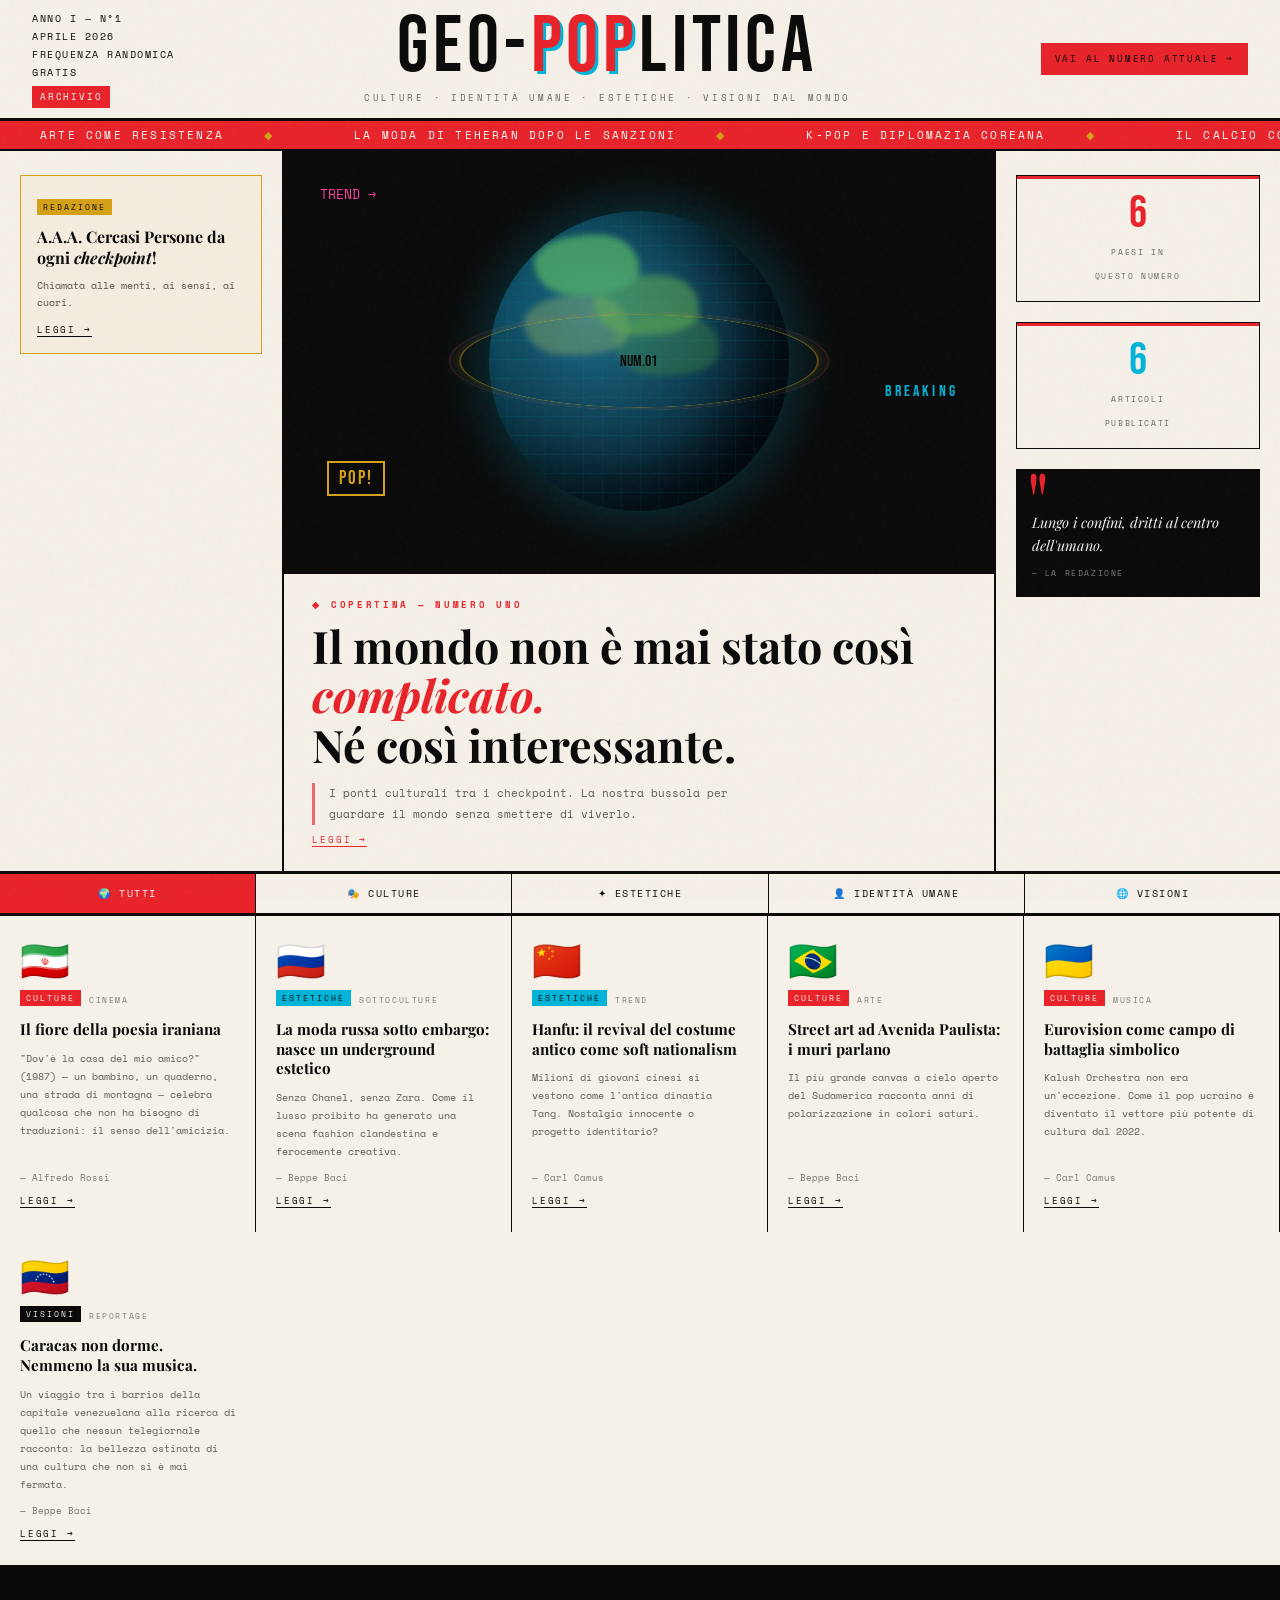
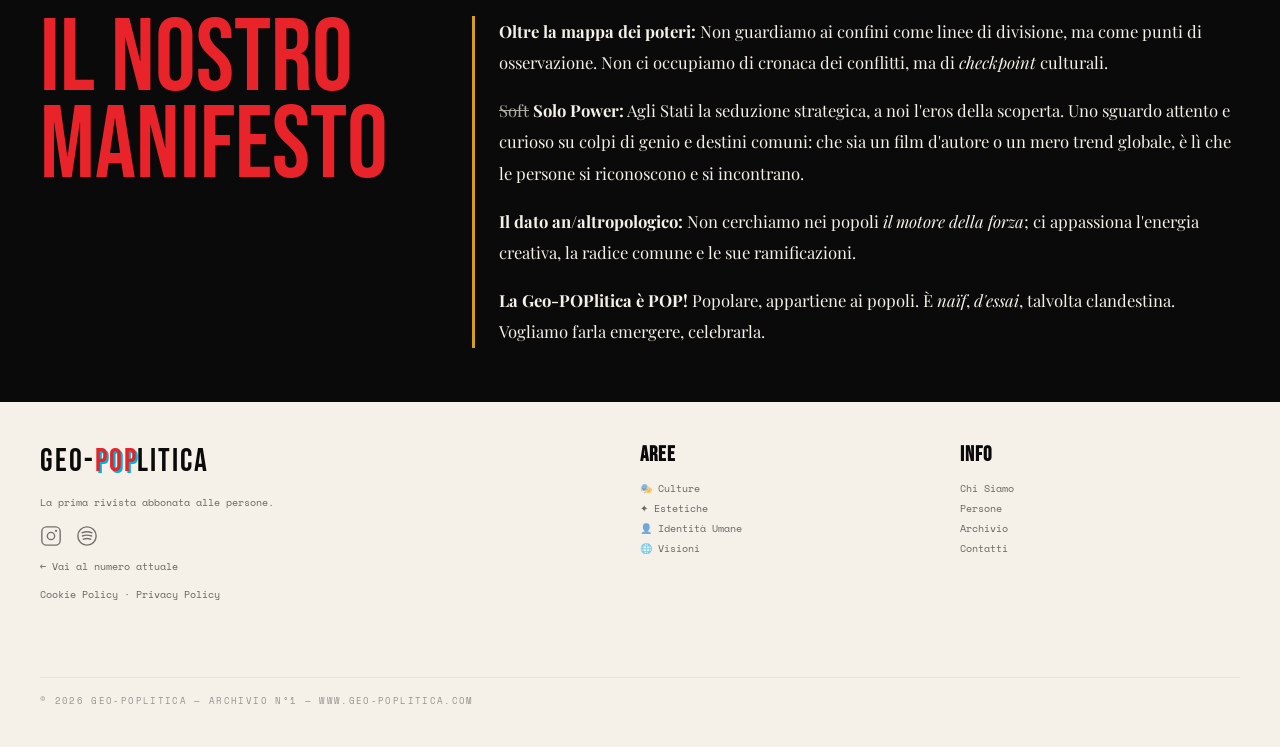
==== archivio/numero-1/index.html @ fb003168 "Update index.html" ====
<!DOCTYPE html>
<html lang="it">
<head>
<meta charset="UTF-8">
<meta name="viewport" content="width=device-width, initial-scale=1.0">
<title>Geo-POPlitica — N°1 Aprile 2026</title>
<link href="https://fonts.googleapis.com/css2?family=Bebas+Neue&family=Oswald:wght@700&family=Playfair+Display:ital,wght@0,400;0,700;1,400;1,700&family=Space+Mono:ital@0;1&display=swap" rel="stylesheet">
<style>
:root{--bg:#f5f0e8;--ink:#0a0a0a;--accent:#e8232a;--gold:#d4a017;--cyan:#00b4d8;--pink:#ff3fa4;--cream:#f5f0e8;--border:rgba(10,10,10,0.15)}
*,*::before,*::after{box-sizing:border-box;margin:0;padding:0}
body{background:var(--bg);color:var(--ink);font-family:'Space Mono',monospace;overflow-x:hidden;cursor:crosshair}
body::before{content:'';position:fixed;inset:0;background-image:url("data:image/svg+xml,%3Csvg viewBox='0 0 256 256' xmlns='http://www.w3.org/2000/svg'%3E%3Cfilter id='noise'%3E%3CfeTurbulence type='fractalNoise' baseFrequency='0.9' numOctaves='4' stitchTiles='stitch'/%3E%3C/filter%3E%3Crect width='100%25' height='100%25' filter='url(%23noise)' opacity='0.04'/%3E%3C/svg%3E");pointer-events:none;z-index:999;opacity:0.6}

.masthead{border-bottom:3px solid var(--ink);padding:10px 32px;display:flex;justify-content:space-between;align-items:center;background:var(--bg);position:sticky;top:0;z-index:100}
.issue-info{font-size:10px;letter-spacing:0.15em;text-transform:uppercase;line-height:1.8}
.freq-label{display:inline}
.freq-label br{display:none}.archive-badge{display:inline-block;background:var(--accent);color:white;font-size:9px;letter-spacing:0.2em;text-transform:uppercase;padding:3px 8px;margin-top:4px}
.logo{text-align:center;flex:1;cursor:pointer}
.logo-main{font-family:'Bebas Neue',sans-serif;font-size:clamp(2.5rem,7vw,5rem);letter-spacing:0.06em;line-height:0.9;display:block}
.logo-geo{color:var(--ink)}
.logo-litica{color:var(--ink)}
.logo-pop{color:var(--accent);position:relative;display:inline-block}
.logo-pop::after{content:'POP';font-family:'Bebas Neue',sans-serif;position:absolute;left:3px;top:3px;color:var(--cyan);z-index:-1;letter-spacing:0.06em}
.logo-sub{font-size:9px;letter-spacing:0.3em;text-transform:uppercase;color:var(--ink);opacity:0.6}
.nav-right{font-size:10px;letter-spacing:0.1em;text-transform:uppercase;text-align:right;line-height:2.2}
.nav-right a{display:block;color:var(--ink);text-decoration:none;transition:color 0.2s}
.nav-right a:hover{color:var(--accent)}

/* 3B FIX: bottone visibile rosso con testo sempre bianco */
.btn-numero-attuale{display:inline-block;background:var(--accent);color:white;font-size:9px;letter-spacing:0.2em;text-transform:uppercase;padding:6px 14px;text-decoration:none;transition:background 0.2s;border:none}
.btn-numero-attuale:hover{background:#b01020;color:white}

.ticker-wrap{background:var(--accent);color:white;overflow:hidden;padding:6px 0;border-bottom:2px solid var(--ink)}
.ticker{display:flex;white-space:nowrap;animation:ticker 30s linear infinite;font-size:11px;letter-spacing:0.2em;text-transform:uppercase}
.ticker span{padding:0 40px}
.ticker span::after{content:'◆';margin-left:40px;color:var(--gold)}
@keyframes ticker{0%{transform:translateX(0)}100%{transform:translateX(-50%)}}

.tag{font-size:8px;letter-spacing:0.25em;text-transform:uppercase;background:var(--ink);color:var(--cream);padding:2px 6px;display:inline-block;margin-bottom:4px}
.tag.red{background:var(--accent);color:white}
.tag.gold{background:var(--gold);color:#0a0a0a}
.tag.cyan{background:var(--cyan);color:#0a0a0a}
.tag-sub{font-size:8px;letter-spacing:0.2em;text-transform:uppercase;opacity:0.5}

#page-home{display:block}
#page-articolo{display:none}

.hero{display:grid;grid-template-columns:1fr 2.5fr 1fr;border-bottom:3px solid var(--ink);min-height:70vh}
.col-left{border-right:2px solid var(--ink);padding:24px 20px;display:flex;flex-direction:column;gap:20px}
.cercasi-box{border:1px solid var(--gold);padding:16px;cursor:pointer;background:rgba(212,160,23,0.04);transition:background 0.2s}
.cercasi-box:hover{background:rgba(212,160,23,0.10)}
.cercasi-box h3{font-family:'Playfair Display',serif;font-size:1rem;line-height:1.3;margin:8px 0;font-weight:700}
.cercasi-box p{font-size:10px;line-height:1.7;opacity:0.7}
.col-center{border-right:2px solid var(--ink);display:flex;flex-direction:column;overflow:hidden}

/* Cover text cliccabile */
.cover-text{padding:24px 28px;background:var(--bg);border-top:3px solid var(--ink);cursor:pointer;transition:background 0.2s}
.cover-text:hover{background:#ede8df}
.cover-visual{flex:1;position:relative;background:#0a0a0a;display:flex;align-items:center;justify-content:center;min-height:420px;overflow:hidden}

.globe-container{position:relative;width:300px;height:300px}
.globe{width:300px;height:300px;border-radius:50%;background:radial-gradient(circle at 35% 35%,#1a6b8a,#0a2a3a 60%,#000810);position:relative;box-shadow:inset -30px -20px 60px rgba(0,0,0,0.8),inset 15px 10px 40px rgba(0,180,216,0.15),0 0 60px rgba(0,180,216,0.3);overflow:hidden;animation:globeRotate 20s linear infinite}
@keyframes globeRotate{0%,100%{box-shadow:inset -30px -20px 60px rgba(0,0,0,0.8),inset 15px 10px 40px rgba(0,180,216,0.15),0 0 60px rgba(0,180,216,0.3)}50%{box-shadow:inset -20px -30px 60px rgba(0,0,0,0.8),inset 25px 5px 40px rgba(0,180,216,0.2),0 0 80px rgba(0,180,216,0.4)}}
.globe::before{content:'';position:absolute;inset:0;background:repeating-linear-gradient(0deg,transparent,transparent 18px,rgba(0,180,216,0.08) 18px,rgba(0,180,216,0.08) 19px),repeating-linear-gradient(90deg,transparent,transparent 18px,rgba(0,180,216,0.06) 18px,rgba(0,180,216,0.06) 19px);border-radius:50%}
.globe::after{content:'';position:absolute;top:8%;left:15%;width:35%;height:20%;background:rgba(100,200,100,0.6);border-radius:60% 40% 50% 40%/50% 60% 40% 60%;filter:blur(3px);box-shadow:60px 40px 0 rgba(100,180,80,0.5),-10px 60px 0 rgba(150,180,100,0.4),80px 80px 0 rgba(80,160,60,0.3)}
.globe-ring{position:absolute;top:50%;left:50%;transform:translate(-50%,-50%) rotateX(75deg);width:360px;height:360px;border-radius:50%;border:2px solid rgba(212,160,23,0.4);box-shadow:0 0 20px rgba(212,160,23,0.2)}
.globe-ring-2{position:absolute;top:50%;left:50%;transform:translate(-50%,-50%) rotateX(75deg) rotateZ(30deg);width:380px;height:380px;border-radius:50%;border:1px solid rgba(255,63,164,0.3)}
.pop-el{position:absolute;font-family:'Bebas Neue',sans-serif;animation:float 6s ease-in-out infinite}
.pop-el:nth-child(1){top:12%;right:8%;font-size:3.5rem;color:var(--accent);opacity:0.9}
.pop-el:nth-child(2){bottom:18%;left:6%;font-size:1.2rem;color:var(--gold);border:2px solid var(--gold);padding:4px 10px;animation-delay:-2s;letter-spacing:0.1em}
.pop-el:nth-child(3){top:55%;right:5%;font-size:1rem;color:#00b4d8;animation-delay:-4s;letter-spacing:0.2em}
.pop-el:nth-child(4){top:8%;left:5%;font-size:0.8rem;color:#ff3fa4;font-family:'Space Mono',monospace;animation-delay:-1s}
@keyframes float{0%,100%{transform:translateY(0)}50%{transform:translateY(-12px)}}

.cover-kicker{font-size:9px;letter-spacing:0.3em;text-transform:uppercase;color:var(--accent);margin-bottom:10px;font-weight:bold}
.cover-headline{font-family:'Playfair Display',serif;font-size:clamp(1.6rem,3.5vw,2.8rem);line-height:1.1;font-weight:700;margin-bottom:14px}
.cover-headline em{font-style:italic;color:var(--accent)}
.cover-desc{font-size:11px;line-height:1.9;opacity:0.65;max-width:460px;border-left:3px solid var(--accent);padding-left:14px}
.cover-hint{font-size:9px;letter-spacing:0.2em;text-transform:uppercase;color:var(--accent);border-bottom:1px solid var(--accent);width:fit-content;margin-top:8px;display:block;cursor:pointer}

.col-right{padding:24px 20px;display:flex;flex-direction:column;gap:20px}
.stat-block{text-align:center;border:1px solid var(--ink);padding:16px 10px;position:relative}
.stat-block::before{content:'';position:absolute;top:0;left:0;right:0;height:3px;background:var(--accent)}
.stat-num{font-family:'Bebas Neue',sans-serif;font-size:2.8rem;color:var(--accent);line-height:1;display:block}
.stat-label{font-size:8px;letter-spacing:0.2em;text-transform:uppercase;opacity:0.6;margin-top:4px;line-height:1.5}
.pullquote{background:var(--ink);color:var(--cream);padding:18px 16px;position:relative}
.pullquote::before{content:'"';font-family:'Playfair Display',serif;font-size:5rem;color:var(--accent);position:absolute;top:-10px;left:10px;line-height:1}
.pullquote p{font-family:'Playfair Display',serif;font-style:italic;font-size:0.9rem;line-height:1.6;padding-top:24px}
.pullquote cite{display:block;font-size:8px;letter-spacing:0.2em;text-transform:uppercase;opacity:0.5;margin-top:10px;font-style:normal}

.sections-bar{display:flex;border-bottom:3px solid var(--ink);overflow-x:auto}
.section-tab{flex:1;min-width:100px;padding:12px 16px;text-align:center;font-size:10px;letter-spacing:0.15em;text-transform:uppercase;border-right:1px solid var(--ink);cursor:pointer;transition:background 0.2s,color 0.2s;color:var(--ink)}
.section-tab:last-child{border-right:none}
.section-tab:hover{background:var(--ink);color:var(--cream)}
.section-tab.active{background:var(--accent);color:white}

.card-grid{display:grid;grid-template-columns:repeat(5,1fr);border-bottom:3px solid var(--ink)}
.card{border-right:1px solid var(--ink);padding:24px 20px;display:flex;flex-direction:column;gap:10px;cursor:pointer;overflow:hidden;transition:background 0.3s,color 0.3s;color:var(--ink)}
.card:hover{background:var(--ink);color:var(--cream)}
.card:last-child{border-right:none}
.card-icon{font-size:2.5rem;line-height:1}
.card-tags{display:flex;align-items:center;gap:8px;flex-wrap:wrap}
.card h3{font-family:'Playfair Display',serif;font-size:0.95rem;line-height:1.3;font-weight:700}
.card p{font-size:10px;line-height:1.8;opacity:0.65;flex:1}
.card-link{font-size:9px;letter-spacing:0.2em;text-transform:uppercase;color:inherit;border-bottom:1px solid currentColor;width:fit-content}
.card-autore{font-size:9px;opacity:0.55;color:inherit}

/* Empty state */
.empty-state{padding:32px 24px;text-align:center;border:1px dashed var(--border);color:var(--ink);opacity:0.5;font-size:11px;letter-spacing:0.2em;text-transform:uppercase;grid-column:1/-1}

/* MANIFESTO — solo strong è bold */
.manifesto{padding:48px 40px;display:grid;grid-template-columns:1fr 2fr;gap:48px;align-items:start;border-bottom:3px solid var(--ink);background:#0a0a0a;color:#f5f0e8}
.manifesto-label{font-family:'Bebas Neue',sans-serif;font-size:clamp(3rem,8vw,7rem);line-height:0.85;color:var(--accent)}
.manifesto-text{font-family:'Playfair Display',serif;font-size:clamp(0.9rem,1.3vw,1.1rem);line-height:1.9;border-left:3px solid var(--gold);padding-left:24px;color:#f5f0e8;font-weight:400 !important;font-style:normal !important}
.manifesto-text *{font-weight:400 !important;font-style:normal !important}
.manifesto-text strong{font-weight:700 !important;font-style:normal !important}
.manifesto-text em{font-style:italic !important;font-weight:400 !important}
.manifesto-text s{text-decoration:line-through;opacity:0.7}
.manifesto-text p{margin-bottom:16px}
.manifesto-text p:last-child{margin-bottom:0}

.articolo-wrap{max-width:780px;margin:0 auto;padding:48px 40px}
.articolo-back{font-size:10px;letter-spacing:0.2em;text-transform:uppercase;color:var(--accent);cursor:pointer;display:inline-flex;align-items:center;gap:8px;margin-bottom:24px;border-bottom:1px solid var(--accent);padding-bottom:4px}
.articolo-back:hover{opacity:0.7}
.articolo-meta{display:flex;align-items:center;gap:10px;flex-wrap:wrap;margin-bottom:16px}
.articolo-paese-label{font-size:10px;letter-spacing:0.15em;text-transform:uppercase;opacity:0.5}
.articolo-titolo{font-family:'Playfair Display',serif;font-size:clamp(1.8rem,4vw,3rem);line-height:1.15;font-weight:700;margin-bottom:24px}
.articolo-titolo em{font-style:italic;color:var(--accent)}
.articolo-titolo i{font-style:italic}
.articolo-divider{border:none;border-top:3px solid var(--ink);margin-bottom:32px}
.articolo-body{font-family:'Playfair Display',serif;font-size:1.1rem;line-height:1.9}
.articolo-body p{margin-bottom:20px}
.articolo-body em{font-style:italic}
.em-rosso{font-style:italic;color:var(--accent)}
.articolo-body strong{font-weight:700}
.firma-label{font-size:9px;letter-spacing:0.2em;text-transform:uppercase;opacity:0.5}
.btn-link{display:inline-block;background:var(--accent);color:white;padding:12px 24px;font-family:'Space Mono',monospace;font-size:11px;letter-spacing:0.15em;text-transform:uppercase;text-decoration:none;margin-top:8px;transition:background 0.2s}
.btn-link:hover{background:var(--ink)}

footer{display:grid;grid-template-columns:2fr 1fr 1fr;gap:40px;padding:40px;border-top:3px solid var(--ink);background:var(--bg)}
footer h4{font-family:'Bebas Neue',sans-serif;font-size:1.3rem;margin-bottom:12px;letter-spacing:0.05em}
footer p,footer li{font-size:10px;line-height:2;opacity:0.6;list-style:none}
footer a{color:inherit;text-decoration:none}
footer a:hover{color:var(--accent)}
.footer-logo{font-family:'Bebas Neue',sans-serif;font-size:2rem;margin-bottom:12px;display:block;cursor:pointer;letter-spacing:0.06em;color:var(--ink)}
.footer-pop{color:var(--accent);display:inline-block;text-shadow:2px 2px 0 var(--cyan)}
.footer-social-icon{color:#0a0a0a;opacity:0.55;display:flex;align-items:center;text-decoration:none;transition:color 0.2s,opacity 0.2s}
.footer-social-icon:hover{color:var(--accent);opacity:1}
/* mobile-pullquote: hidden on desktop */
.mobile-pullquote{display:none}
.copyright{border-top:1px solid var(--border);margin-top:32px;padding-top:16px;font-size:9px;letter-spacing:0.15em;opacity:0.4;text-transform:uppercase}

/* ── HAMBURGER (mobile) ── */
.nav-hamburger{display:none;flex-direction:column;gap:4px;cursor:pointer;padding:4px;background:none;border:none}
.nav-hamburger span{display:block;width:20px;height:2px;background:var(--ink)}
.nav-mobile-menu{display:none;position:absolute;top:100%;right:0;background:var(--bg);border:2px solid var(--ink);border-top:none;z-index:200;min-width:180px}
.nav-mobile-menu a{display:block;padding:10px 16px;font-size:10px;letter-spacing:0.15em;text-transform:uppercase;color:var(--ink);text-decoration:none;border-bottom:1px solid rgba(0,0,0,0.1)}
.nav-mobile-menu a:last-child{border-bottom:none}
.nav-mobile-menu a:hover{color:var(--accent)}
.nav-mobile-menu.open{display:block}
.masthead{position:relative}

@keyframes slideIn{from{opacity:0;transform:translateY(20px)}to{opacity:1;transform:translateY(0)}}
.page-enter{animation:slideIn 0.4s ease both}

@media(max-width:900px){
  .masthead{padding:8px 16px}
  .issue-info{font-size:8px;line-height:1.6}
  .logo-sub{font-size:7px;letter-spacing:0.2em}
  .nav-right{display:none}
  .nav-hamburger{display:flex}
  .freq-label{display:block}
  .freq-label br{display:block}
  .hero{display:flex;flex-direction:column;min-height:auto}
  .col-center{order:1;border-right:none}
  .col-center .cover-text{border-bottom:2px solid var(--ink)}
  .col-left{order:2;display:block;border-right:none;border-bottom:2px solid var(--ink);padding:0;gap:0}
  .col-right{order:3;display:flex;flex-direction:row;flex-wrap:wrap;border-top:1px solid rgba(0,0,0,0.1);padding:0;gap:0;border-bottom:2px solid var(--ink)}
  .col-right .stat-block{flex:1 0 40%;border:none;border-right:1px solid rgba(0,0,0,0.1);padding:10px 8px}
  .col-right .stat-block:last-of-type{border-right:none}
  .col-right .stat-num{font-size:2rem}
  .col-right .stat-label{font-size:7px}
  .col-right .pullquote{display:none}
  /* 4: mobile pullquote between cards and manifesto */
  .mobile-pullquote{
    display:block;
    background:#0a0a0a;
    color:#f5f0e8;
    padding:20px 20px 16px;
    position:relative;
    border-bottom:3px solid var(--ink)
  }
  .mobile-pullquote::before{content:'"';font-family:'Playfair Display',serif;font-size:4rem;color:var(--accent);position:absolute;top:-8px;left:12px;line-height:1}
  .mobile-pullquote p{font-family:'Playfair Display',serif;font-style:italic;font-size:0.95rem;line-height:1.6;padding-top:20px;color:#f5f0e8}
  .mobile-pullquote cite{display:block;font-size:8px;letter-spacing:0.2em;text-transform:uppercase;opacity:0.45;margin-top:8px;font-style:normal;color:#f5f0e8}
  .cover-hint{margin-top:6px}
  .cercasi-box{margin:12px;width:calc(100% - 24px)}
  .sections-bar{overflow-x:auto;-webkit-overflow-scrolling:touch;scrollbar-width:none}
  .sections-bar::-webkit-scrollbar{display:none}
  .section-tab{flex:0 0 auto;padding:10px 12px;font-size:9px}
  .card-grid{grid-template-columns:repeat(2,1fr);border-bottom:3px solid var(--ink)}
  .card{padding:12px;gap:8px;min-height:160px;border-bottom:1px solid rgba(0,0,0,0.1);border-right:1px solid rgba(0,0,0,0.1)}
  .card:nth-child(even){border-right:none}
  .card:last-child{border-bottom:none}
  .card:nth-last-child(2):nth-child(odd){border-bottom:none}
  .card h3{font-size:0.85rem}
  .card p{font-size:9px}
  footer{grid-template-columns:1fr 1fr;padding:24px 16px;gap:16px}
  footer>div:first-child{grid-column:1/-1}
  footer>div:last-child{grid-column:1/-1}
  .manifesto{grid-template-columns:1fr;padding:28px 20px;gap:16px}
  .manifesto-label{font-size:3rem;margin-bottom:0}
  .manifesto-text{font-size:0.8rem}
  .articolo-wrap{padding:24px 16px}
}
/* ── REPORTAGE ── */
.art-occhiello{font-family:'Playfair Display',serif;font-size:1.05rem;line-height:1.7;font-style:italic;opacity:0.65;margin-bottom:28px;border-left:3px solid var(--accent);padding-left:16px}
.r-section-title{font-family:'Space Mono',monospace;font-size:10px;letter-spacing:0.35em;text-transform:uppercase;color:var(--accent);margin:32px 0 14px;border-bottom:1px solid rgba(232,35,42,0.25);padding-bottom:6px;clear:both}
.reportage p{font-family:'Playfair Display',serif;font-size:1.05rem;line-height:1.9;color:var(--ink);margin-bottom:20px}
.r-foto-placeholder{width:100%;display:flex;align-items:center;justify-content:center;font-family:'Space Mono',monospace;font-size:8px;letter-spacing:0.12em;text-transform:uppercase;text-align:center;padding:12px;min-height:180px}
.r-fp-scuro{background:#1a1a1a;color:rgba(245,240,232,0.25)}
.r-fp-caldo{background:#3d2010;color:rgba(245,240,232,0.25)}
.r-fp-cielo{background:#0a2a3d;color:rgba(245,240,232,0.25)}
.r-fp-verde{background:#0a1f0a;color:rgba(245,240,232,0.25)}
.r-fp-grigio{background:#1f1f1f;color:rgba(245,240,232,0.25)}
.r-foto-caption{display:flex;justify-content:space-between;font-family:'Space Mono',monospace;font-size:8px;letter-spacing:0.1em;opacity:0.4;padding:5px 0;border-top:1px solid rgba(0,0,0,0.1);margin-bottom:20px}
.r-foto-dx{display:grid;grid-template-columns:1fr 1fr;gap:28px;align-items:start;margin:24px 0}
.r-foto-sx{display:grid;grid-template-columns:1fr 1fr;gap:28px;align-items:start;margin:24px 0}
.r-testo{font-family:'Playfair Display',serif;font-size:1.05rem;line-height:1.9;color:var(--ink)}
.r-testo p{margin-bottom:16px}
.r-foto-col{}
.r-foto-doppia{display:grid;grid-template-columns:1fr 1fr;gap:16px;margin:24px 0}
.r-foto-feature{margin:32px 0;position:relative;overflow:hidden}
.r-foto-overlay{position:absolute;bottom:0;left:0;right:0;background:linear-gradient(to top,rgba(10,10,10,0.88),transparent);padding:24px 20px 16px}
.r-overlay-title{font-family:'Playfair Display',serif;font-size:1.1rem;font-weight:700;color:#f5f0e8;margin-bottom:5px}
.r-overlay-caption{display:flex;justify-content:space-between;font-family:'Space Mono',monospace;font-size:8px;color:rgba(245,240,232,0.45);letter-spacing:0.1em}
.r-nota-margine{float:right;width:200px;margin:0 0 20px 28px;border-left:3px solid var(--gold);padding-left:12px;clear:right}
.r-nota-label{font-family:'Space Mono',monospace;font-size:8px;letter-spacing:0.2em;text-transform:uppercase;color:var(--gold);display:block;margin-bottom:5px}
.r-nota-margine p{font-family:'Space Mono',monospace !important;font-size:9px !important;line-height:1.7;opacity:0.55;margin-bottom:0 !important}
.r-pullquote{margin:32px 0;padding:24px 28px;background:var(--ink);color:var(--cream);position:relative;clear:both}
.r-pullquote::before{content:'"';font-family:'Playfair Display',serif;font-size:5rem;color:var(--accent);position:absolute;top:-12px;left:14px;line-height:1}
.r-pullquote p{font-family:'Playfair Display',serif !important;font-style:italic;font-size:1.1rem !important;line-height:1.7;padding-top:24px;color:var(--cream) !important;margin-bottom:0 !important}
.r-pullquote cite{display:block;font-family:'Space Mono',monospace;font-size:8px;letter-spacing:0.2em;text-transform:uppercase;opacity:0.4;margin-top:10px;font-style:normal}
@media(max-width:700px){
  .r-foto-dx,.r-foto-sx,.r-foto-doppia{grid-template-columns:1fr}
  .r-nota-margine{float:none;width:100%;margin:0 0 16px 0}
  .r-foto-sx .r-foto-col{order:-1}
}
</style>
</head>
<body>

<header class="masthead">
  <div class="issue-info">
    Anno I — N°1<br>Aprile 2026<br><span class="freq-label">Frequenza <br class="freq-br">Randomica</span><br>Gratis<br>
    <span class="archive-badge">Archivio</span>
  </div>
  <div class="logo" onclick="window.location.href='../../index.html'">
    <span class="logo-main"><span class="logo-geo">GEO-</span><span class="logo-pop">POP</span><span class="logo-litica">LITICA</span></span>
    <span class="logo-sub">Culture · Identità Umane · Estetiche · Visioni dal Mondo</span>
  </div>
  <nav class="nav-right">
    <a href="../../index.html" class="btn-numero-attuale">Vai al numero attuale →</a>
  </nav>
  <button class="nav-hamburger" onclick="this.nextElementSibling.classList.toggle('open')" aria-label="Menu">
    <span></span><span></span><span></span>
  </button>
  <div class="nav-mobile-menu">
    <a href="../../index.html" class="btn-numero-attuale" style="margin:10px 16px;display:inline-block">Vai al numero attuale →</a>
  </div>
</header>

<div class="ticker-wrap">
  <div class="ticker">
    <span>Arte come resistenza</span><span>La moda di Teheran dopo le sanzioni</span><span>K-Pop e diplomazia coreana</span><span>Il calcio come soft power</span><span>I ponti culturali tra i check point</span>
    <span>Arte come resistenza</span><span>La moda di Teheran dopo le sanzioni</span><span>K-Pop e diplomazia coreana</span><span>Il calcio come soft power</span><span>I ponti culturali tra i check point</span>
  </div>
</div>

<div id="page-home" class="pagina">
  <main class="hero">
    <aside class="col-left">
      <div class="cercasi-box" onclick="apriArticolo('cercasi-collaboratori')">
        <span class="tag gold">Redazione</span>
        <h3>A.A.A. Cercasi Persone da ogni <em>checkpoint</em>!</h3>
        <p>Chiamata alle menti, ai sensi, ai cuori.</p>
        <span class="card-link" style="display:block;margin-top:12px">Leggi →</span>
      </div>
    </aside>

    <section class="col-center">
      <div class="cover-visual">
        <div class="globe-container">
          <div class="globe"></div><div class="globe-ring"></div><div class="globe-ring-2"></div>
        </div>
        <div class="pop-el">POP!</div>
        <div class="pop-el">BREAKING</div>
        <div class="pop-el">TREND →</div>
        <div class="pop-el">Num.01</div>
      </div>
      <!-- Cover text cliccabile apre l'editoriale -->
      <div class="cover-text" onclick="apriArticolo('n1-editoriale')">
        <div class="cover-kicker">◆ Copertina — Numero Uno</div>
        <h1 class="cover-headline">Il mondo non è mai stato così <em>complicato.</em><br>Né così interessante.</h1>
        <p class="cover-desc">I ponti culturali tra i checkpoint. La nostra bussola per guardare il mondo senza smettere di viverlo.</p>
        <p class="cover-hint">Leggi →</p>
      </div>
    </section>

    <aside class="col-right">
      <div class="stat-block"><span class="stat-num">6</span><span class="stat-label">Paesi in<br>questo numero</span></div>
      <div class="stat-block"><span class="stat-num" style="color:var(--cyan)">6</span><span class="stat-label">Articoli<br>pubblicati</span></div>
      <div class="pullquote">
        <p>Lungo i confini, dritti al centro dell'umano.</p>
        <cite>— La Redazione</cite>
      </div>
    </aside>
  </main>

  <nav class="sections-bar">
    <div class="section-tab active" id="tab-tutti"     onclick="filtra('Tutti',this)">🌍 Tutti</div>
    <div class="section-tab"        id="tab-culture"   onclick="filtra('Culture',this)">🎭 Culture</div>
    <div class="section-tab"        id="tab-estetiche" onclick="filtra('Estetiche',this)">✦ Estetiche</div>
    <div class="section-tab"        id="tab-identita"  onclick="filtra('Identità Umane',this)">👤 Identità Umane</div>
    <div class="section-tab"        id="tab-visioni"   onclick="filtra('Visioni',this)">🌐 Visioni</div>
  </nav>

  <section class="card-grid" id="card-grid"></section>

  <div class="mobile-pullquote">
    <p>Lungo i confini, dritti al centro dell'umano.</p>
    <cite>— La Redazione</cite>
  </div>

  <section class="manifesto">
    <div class="manifesto-label">Il nostro<br>mani&shy;festo</div>
    <div class="manifesto-text">
      <p><strong>Oltre la mappa dei poteri:</strong> Non guardiamo ai confini come linee di divisione, ma come punti di osservazione. Non ci occupiamo di cronaca dei conflitti, ma di <em>checkpoint</em> culturali.</p>
      <p><strong><s>Soft</s> Solo Power:</strong> Agli Stati la seduzione strategica, a noi l'eros della scoperta. Uno sguardo attento e curioso su colpi di genio e destini comuni: che sia un film d'autore o un mero trend globale, è lì che le persone si riconoscono e si incontrano.</p>
      <p><strong>Il dato an/altropologico:</strong> Non cerchiamo nei popoli <em>il motore della forza</em>; ci appassiona l'energia creativa, la radice comune e le sue ramificazioni.</p>
      <p><strong>La Geo-POPlitica è POP!</strong> Popolare, appartiene ai popoli. È <em>naïf</em>, <em>d'essai</em>, talvolta clandestina. Vogliamo farla emergere, celebrarla.</p>
    </div>
  </section>
</div>

<div id="page-articolo" class="pagina" style="display:none;">
  <div class="articolo-wrap" id="articolo-contenuto"></div>
</div>

<footer>
  <div>
    <span class="footer-logo" onclick="window.location.href='../../index.html'">GEO-<span class="footer-pop">POP</span>LITICA</span>
    <p>La prima rivista abbonata alle persone.</p>
    <div style="display:flex;gap:14px;margin:12px 0 10px">
      <a href="https://instagram.com/geopoplitica" target="_blank" class="footer-social-icon" aria-label="Instagram">
        <svg viewBox="0 0 24 24" fill="none" stroke="currentColor" stroke-width="1.5" width="22" height="22"><rect x="2" y="2" width="20" height="20" rx="5" ry="5"/><circle cx="12" cy="12" r="4"/><circle cx="17.5" cy="6.5" r="1.2" fill="currentColor" stroke="none"/></svg>
      </a>
      <a href="https://open.spotify.com/user/geopoplitica" target="_blank" class="footer-social-icon" aria-label="Spotify">
        <svg viewBox="0 0 24 24" fill="none" stroke="currentColor" stroke-width="1.5" width="22" height="22"><circle cx="12" cy="12" r="10"/><path d="M8 15.5c2.5-1 5.5-1 8 0" stroke-linecap="round"/><path d="M7 12c3-1.2 6.5-1.2 10 0" stroke-linecap="round"/><path d="M6.5 8.5c3.5-1.5 7.5-1.5 11 0" stroke-linecap="round"/></svg>
      </a>
    </div>
    <p style="margin-top:4px;">← <a href="../../index.html">Vai al numero attuale</a></p>
    <p style="margin-top:8px;">
      <a href="../../index.html?pagina=cookie">Cookie Policy</a> ·
      <a href="../../index.html?pagina=privacy">Privacy Policy</a>
    </p>
  </div>
  <div>
    <h4>Aree</h4>
    <ul>
      <li><a href="../../index.html?archivio=Culture">🎭 Culture</a></li>
      <li><a href="../../index.html?archivio=Estetiche">✦ Estetiche</a></li>
      <li><a href="../../index.html?archivio=Identità Umane">👤 Identità Umane</a></li>
      <li><a href="../../index.html?archivio=Visioni">🌐 Visioni</a></li>
    </ul>
  </div>
  <div>
    <h4>Info</h4>
    <ul>
      <li><a href="../../index.html?archivio=chisiamo">Chi Siamo</a></li>
      <li><a href="../../index.html?archivio=persone">Persone</a></li>
      <li><a href="../../index.html?archivio=tutti">Archivio</a></li>
      <li><a href="../../index.html?archivio=contatti">Contatti</a></li>
    </ul>
  </div>
  <div class="copyright" style="grid-column:1/-1">
    © 2026 Geo-POPlitica — Archivio N°1 — www.geo-poplitica.com
  </div>
</footer>

<script>
const ARTICOLI_N1 = [
  {
    id:'n1-editoriale', paese:'🌍 Ovunque', categoria:'Redazione', sottocategoria:'Editoriale', autore:'Geo-POPlitica',
    titolo:'Il mondo non è mai stato così complicato. Né così interessante.',
    anteprima:'I ponti culturali tra i checkpoint. La nostra bussola per guardare il mondo senza smettere di viverlo.',
    testo:`<p class="art-occhiello" style="font-family:'Playfair Display',serif;font-style:italic;opacity:0.65;border-left:3px solid #e8232a;padding-left:16px;margin-bottom:24px;">I ponti culturali tra i checkpoint. La nostra bussola per guardare il mondo senza smettere di viverlo.</p><p>Il mondo non è mai stato così complicato. Né così interessante.</p><p>Partiamo da questa contraddizione — e ne facciamo la nostra bussola. Geo-POPlitica nasce per chi vuole capire il mondo senza smettere di viverlo.</p><p>Il nostro scopo è mostrare la vasta gamma di sfumature del mondo alla luce degli eventi moderni — i ponti culturali tra i check point. Non prendiamo posizione sui conflitti. Usiamo gli eventi come fonte di luce per far emergere la creatività dei popoli, la loro bellezza, la loro irriducibile umanità.</p>`
  },
  {
    id:'cercasi-collaboratori', paese:'🌍 Ovunque', categoria:'Redazione', sottocategoria:'Annunci', autore:'Geo-POPlitica',
    titolo:'A.A.A. Cercasi Persone da ogni <i>checkpoint</i>!',
    anteprima:'Chiamata alle menti, ai sensi, ai cuori.',
    testo:`<p class="art-occhiello" style="font-family:'Playfair Display',serif;font-style:italic;opacity:0.65;border-left:3px solid #e8232a;padding-left:16px;margin-bottom:24px;">Chiamata alle menti, ai sensi, ai cuori.</p>
<p style="font-family:'Playfair Display',serif;font-size:1.05rem;line-height:1.9">Geo-POPlitica nasce come progetto collettivo. Cerchiamo persone che ne condividono l'urgenza e che amano scrivere, fotografare, disegnare, viaggiare e mostrare il proprio sguardo sul mondo.</p>
<p style="font-family:'Playfair Display',serif;font-size:1.05rem;line-height:1.9">Parlaci un po' di te, condividi qualcosa di quello che fai tramite un link al tuo sito, blog o account social pubblico (non usare allegati), e raccontaci cosa ti piacerebbe realizzare.</p>
<p style="font-family:'Playfair Display',serif;font-size:1.05rem;line-height:1.9">Abbiamo quattro aree tematiche tra cui muoverci con comodità. Ad esempio:</p>
<p style="font-family:'Playfair Display',serif;font-size:1.05rem;line-height:1.9"><strong>1. Culture: patrimonio e nuove forme espressive.</strong><br>Dall'eredità delle grandi tradizioni artistico-culturali alle scene underground globali.<br> Hai visto qualcosa che ti ha colpito (un film, un concerto, una mostra) e sai perché conta? Questo è il posto giusto.</p>
<p style="font-family:'Playfair Display',serif;font-size:1.05rem;line-height:1.9"><strong>2. Identità Umane: il volto.</strong><br>Ritratti d'autore, monografie, interviste: chi i luoghi li abita, li sogna e ci lega a loro.</p>
<p style="font-family:'Playfair Display',serif;font-size:1.05rem;line-height:1.9"><strong>3. Estetiche: lo stile della strada.</strong><br>Il "gusto" di un'epoca, il trend del momento, le forme che verranno.<br> Sei interessato al ritorno dei vestiti tradizionali in Cina? Hai catalogato il packaging dei 7-Eleven in Giappone?</p>
<p style="font-family:'Playfair Display',serif;font-size:1.05rem;line-height:1.9"><strong>4. Visioni dal Mondo: lo sguardo e il luogo.</strong><br>Racconti in prosa, reportage fotografici, atmosfere. Puoi portarci in un posto che conosci bene o che hai appena scoperto. Puoi mescolare i generi ed essere soggettivo.</p>
<p style="font-family:'Playfair Display',serif;font-size:1.05rem;line-height:1.9;font-style:italic">Le categorie sono confini che si mescolano tra loro, non sentirti in gabbia.</p>
<p style="font-family:'Playfair Display',serif;font-size:1.05rem;line-height:1.9">Collaboriamo per passione e non per compenso, ma ci teniamo a farlo bene. Ci prendiamo il tempo di leggere tutto quello che riceviamo. Se tra di noi è colpo di fulmine, ti contatteremo.</p>
<p>Scrivici: <a href="mailto:collaborazioni@geo-poplitica.com" class="btn-link" style="display:inline;padding:4px 10px;">collaborazioni@geo-poplitica.com</a></p>`
  },
  {
    id:'iran-kiarostami', paese:'🇮🇷 Iran', categoria:'Culture', sottocategoria:'Cinema', autore:'Alfredo Rossi',
    titolo:'Il fiore della poesia iraniana',
    anteprima:'"Dov\'è la casa del mio amico?" (1987) — un bambino, un quaderno, una strada di montagna — celebra qualcosa che non ha bisogno di traduzioni: il senso dell\'amicizia.',
    testo:`<p class="art-occhiello" style="font-family:'Playfair Display',serif;font-style:italic;opacity:0.65;border-left:3px solid #e8232a;padding-left:16px;margin-bottom:24px;">Abbas Kiarostami è uno dei più grandi poeti del cinema mondiale. "Dov'è la casa del mio amico?" (1987) — un bambino, un quaderno, una strada di montagna — celebra qualcosa che non ha bisogno di traduzioni: il senso dell'amicizia.</p><p>Abbas Kiarostami è uno dei più grandi poeti del cinema mondiale. <em>Dov'è la casa del mio amico?</em> (1987) è un film che si porta dentro senza sforzo.</p><p>Un bambino ha preso per errore il quaderno del compagno di banco. Decide di restituirglielo. La strada è lunga, gli adulti non ascoltano, il sole tramonta.</p><p>Non c'è nessun messaggio politico esplicito. C'è un bambino che vuole bene al suo amico.</p><p><a href="https://youtu.be/5E9ImxdOz7s?is=X2TMFHY0qnOfWMDX" target="_blank" class="btn-link">▶ Guarda su YouTube →</a></p>`
  },
  {
    id:'russia-moda', paese:'🇷🇺 Russia', categoria:'Estetiche', sottocategoria:'Sottoculture', autore:'Beppe Baci',
    titolo:'La moda russa sotto embargo: nasce un underground estetico',
    anteprima:'Senza Chanel, senza Zara. Come il lusso proibito ha generato una scena fashion clandestina e ferocemente creativa.',
    testo:`<p class="art-occhiello" style="font-family:'Playfair Display',serif;font-style:italic;opacity:0.65;border-left:3px solid #e8232a;padding-left:16px;margin-bottom:24px;">Senza Chanel, senza Zara. Come il lusso proibito ha generato una scena fashion clandestina e ferocemente creativa.</p><p>Quando i grandi marchi occidentali hanno chiuso i battenti in Russia, qualcosa di inaspettato è successo: non il vuoto, ma la creatività.</p><p>Una generazione di stilisti russi ha iniziato a guardare dentro — al folklore, all'avanguardia sovietica, alle nonne dei villaggi.</p>`
  },
  {
    id:'cina-hanfu', paese:'🇨🇳 Cina', categoria:'Estetiche', sottocategoria:'Trend', autore:'Carl Camus',
    titolo:'Hanfu: il revival del costume antico come soft nationalism',
    anteprima:'Milioni di giovani cinesi si vestono come l\'antica dinastia Tang. Nostalgia innocente o progetto identitario?',
    testo:`<p class="art-occhiello" style="font-family:'Playfair Display',serif;font-style:italic;opacity:0.65;border-left:3px solid #e8232a;padding-left:16px;margin-bottom:24px;">Milioni di giovani cinesi si vestono come l'antica dinastia Tang. Nostalgia innocente o progetto identitario?</p><p>L'Hanfu — il costume tradizionale delle etnie Han — è diventato un fenomeno di massa. Community online con milioni di iscritti, festival, negozi dedicati.</p>`
  },
  {
    id:'brasile-street-art', paese:'🇧🇷 Brasile', categoria:'Culture', sottocategoria:'Arte', autore:'Beppe Baci',
    titolo:'Street art ad Avenida Paulista: i muri parlano',
    anteprima:'Il più grande canvas a cielo aperto del Sudamerica racconta anni di polarizzazione in colori saturi.',
    testo:`<p class="art-occhiello" style="font-family:'Playfair Display',serif;font-style:italic;opacity:0.65;border-left:3px solid #e8232a;padding-left:16px;margin-bottom:24px;">Il più grande canvas a cielo aperto del Sudamerica racconta anni di polarizzazione in colori saturi.</p><p>Avenida Paulista è il chilometro più denso del Brasile. E sui suoi muri, la storia recente del paese si racconta in colori acrilici.</p>`
  },
  {
    id:'ucraina-eurovision', paese:'🇺🇦 Ucraina', categoria:'Culture', sottocategoria:'Musica', autore:'Carl Camus',
    titolo:'Eurovision come campo di battaglia simbolico',
    anteprima:'Kalush Orchestra non era un\'eccezione. Come il pop ucraino è diventato il vettore più potente di cultura dal 2022.',
    testo:`<p class="art-occhiello" style="font-family:'Playfair Display',serif;font-style:italic;opacity:0.65;border-left:3px solid #e8232a;padding-left:16px;margin-bottom:24px;">Kalush Orchestra non era un'eccezione. Come il pop ucraino è diventato il vettore più potente di cultura dal 2022.</p><p>Nel maggio 2022, la Kalush Orchestra saliva sul palco di Eurovision con un mix di hip-hop e musica folk ucraina. Vincevano con un margine storico.</p><p>La cultura non aspetta la pace per esistere. Spesso è esattamente il contrario.</p>`
  },
  {
    id:'venezuela-caracas-reportage', paese:'🇻🇪 Venezuela', categoria:'Visioni', sottocategoria:'Reportage', autore:'Beppe Baci',
    titolo:'Caracas non dorme. Nemmeno la sua musica.',
    anteprima:'Un viaggio tra i barrios della capitale venezuelana alla ricerca di quello che nessun telegiornale racconta: la bellezza ostinata di una cultura che non si è mai fermata.',
    testo:`
<div class="reportage">

<p class="art-occhiello">Un viaggio tra i barrios della capitale venezuelana alla ricerca di quello che nessun telegiornale racconta: la bellezza ostinata di una cultura che non si è mai fermata.</p>

<div class="r-section-title">I. L'arrivo</div>

<p>L'aereo atterra a Maiquetía alle tre di pomeriggio, quando il caldo è già una presenza fisica. L'aeroporto Simon Bolívar è un brulichio di carrelli, valigie tirate con lo spago, bambini che dormono sulle spalle dei padri. Fuori, Caracas aspetta in fondo alla montagna.</p>

<div class="r-foto-dx">
  <div class="r-testo">
    <p>La strada che scende verso la città è una delle più cinematografiche del continente — tunnel, curve cieche, il mare azzurro che scompare alle spalle mentre davanti emergono i blocchi grigi del barrio La Vega, abbarbicati alla collina come se la gravità fosse solo un consiglio.</p>
    <p>Il mio taxista si chiama Ramón. Guida da trent'anni. "Caracas è come un bolero," dice, "devi conoscerne il ritmo o ti perdi."</p>
  </div>
  <div class="r-foto-col">
    <div class="r-foto-placeholder r-fp-caldo">foto: ramón al volante, caracas attraverso il finestrino</div>
    <div class="r-foto-caption"><span>Ramón, tassista da trent'anni.</span><span>Foto: B. Baci</span></div>
  </div>
</div>

<div class="r-section-title">II. Il Sistema</div>

<div class="r-nota-margine">
  <span class="r-nota-label">Da sapere</span>
  <p>El Sistema fu fondato nel 1975 da José Antonio Abreu con undici bambini in un garage. Oggi conta oltre 400.000 allievi in tutto il Venezuela.</p>
</div>

<p>Ogni venezolano lo conosce. Il Sistema — il programma di orchestre giovanili fondato da José Antonio Abreu nel 1975 — è probabilmente la più grande storia di riscatto culturale del Novecento. Trecentomila bambini, centinaia di orchestre, sparsi in tutto il paese. Gustavo Dudamel è il suo figlio più famoso.</p>
<p>Ma quello che i giornali non raccontano è che il Sistema non si è mai fermato. Neanche durante le crisi più dure, neanche quando gli stipendi degli insegnanti valevano meno di un caffè.</p>

<div class="r-pullquote">
  <p>Non suoniamo perché le cose vanno bene. Suoniamo perché le cose devono andare bene.</p>
  <cite>— Maestro Luis Rodrigo, nucleo di Petare</cite>
</div>

<div class="r-foto-sx">
  <div class="r-foto-col">
    <div class="r-foto-placeholder r-fp-scuro">foto: sala prove petare — bambini con violini</div>
    <div class="r-foto-caption"><span>Nucleo di Petare, sala prove.</span><span>Foto: B. Baci</span></div>
  </div>
  <div class="r-testo">
    <p>María José ha dodici anni e suona la viola nell'orchestra del nucleo di Petare — il barrio più grande di Caracas. Me la presentano in una sala prove che odora di umidità e resina.</p>
    <p>Fuori, la città rumoreggia. Dentro, lei suona uno studio di Bartók con una concentrazione che fa quasi paura.</p>
  </div>
</div>

<div class="r-section-title">III. Salsa, joropo e trap</div>

<p>La notte a Caracas ha una sua logica. Il centro storico si svuota presto, ma i barrios si animano dopo le dieci. In una plaza di Chacao, un sound system spara reggaeton a volume industriale. A cento metri, una band suona joropo con un basso elettrico e una drum machine.</p>

<div class="r-foto-feature">
  <div class="r-foto-placeholder r-fp-scuro" style="height:340px">foto: sessione notturna a chacao — musicisti, luci, movimento</div>
  <div class="r-foto-overlay">
    <div class="r-overlay-title">La notte di Chacao: il joropo incontra l'elettronica</div>
    <div class="r-overlay-caption"><span>Plaza Altamira, Chacao. Ore 23:00.</span><span>Foto: B. Baci</span></div>
  </div>
</div>

<p>Questa è la cosa che stupisce di Caracas: non la crisi, che è reale e devastante, ma la capacità di tenere insieme mondi che altrove starebbero a distanza siderale. La tradizione e il moderno. Il colto e il popolare. Il lutto e la festa.</p>

<div class="r-section-title">IV. I murales di Caracas</div>

<div class="r-foto-doppia">
  <div class="r-foto-item">
    <div class="r-foto-placeholder r-fp-verde" style="height:200px">foto: murale di san agustín</div>
    <div class="r-foto-caption"><span>Murale di San Agustín. Autore anonimo.</span><span>B. Baci</span></div>
  </div>
  <div class="r-foto-item">
    <div class="r-foto-placeholder r-fp-caldo" style="height:200px">foto: dettaglio murale — volti e mani</div>
    <div class="r-foto-caption"><span>Dettaglio. Pennellate larghe, colori saturi.</span><span>B. Baci</span></div>
  </div>
</div>

<p>In un vicolo di San Agustín, un murale lungo venti metri raffigura una festa: tamburi, danza, cibo, bambini che corrono. È bello in modo disarmante. Chi l'ha dipinto non ha lasciato il nome. Non importa — il quartiere è il suo nome.</p>

<div class="r-section-title">V. La partenza</div>

<div class="r-foto-dx">
  <div class="r-testo">
    <p>Quando riparto, all'alba, la città è già sveglia. Un fruttivendolo sistema le sue manghe in piramide perfetta. Dalla finestra aperta di un palazzo, qualcuno suona la tromba.</p>
    <p>Non so se suona per mestiere, per gioia, per abitudine o per necessità. Probabilmente tutte e quattro le cose insieme.</p>
    <p>Caracas non dorme. E la sua musica nemmeno.</p>
  </div>
  <div class="r-foto-col">
    <div class="r-foto-placeholder r-fp-cielo" style="height:220px">foto: alba su caracas — fruttivendolo, luce bassa</div>
    <div class="r-foto-caption"><span>Alba su Caracas. Ore 5:40.</span><span>Foto: B. Baci</span></div>
  </div>
</div>

</div>`
  }
];

const ICONE = {'n1-editoriale':'🌍','cercasi-collaboratori':'🌍','iran-kiarostami':'🇮🇷','russia-moda':'🇷🇺','cina-hanfu':'🇨🇳','brasile-street-art':'🇧🇷','ucraina-eurovision':'🇺🇦','venezuela-caracas-reportage':'🇻🇪'};
const CAT_COLORE = {'Culture':'red','Estetiche':'cyan','Redazione':'gold','Identità Umane':'gold','Visioni':'pink'};

let _storiaArticolo = null;

function renderGrid(filtro, scrollToGrid) {
  const grid = document.getElementById('card-grid');
  const lista = filtro === 'Tutti'
    ? ARTICOLI_N1.filter(a => a.categoria !== 'Redazione')
    : ARTICOLI_N1.filter(a => a.categoria === filtro);

  if (lista.length === 0) {
    grid.innerHTML = `<div class="empty-state">Nessun articolo disponibile in questa sezione</div>`;
  } else {
    grid.innerHTML = lista.map(a => `
      <article class="card" onclick="apriArticolo('${a.id}')">
        <div class="card-icon">${ICONE[a.id]||'🌍'}</div>
        <div class="card-tags">
          <span class="tag ${CAT_COLORE[a.categoria]||''}">${a.categoria}</span>
          <span class="tag-sub">${a.sottocategoria||''}</span>
        </div>
        <h3>${a.titolo}</h3>
        <p>${a.anteprima}</p>
        <span class="card-autore">— ${a.autore||''}</span>
        <span class="card-link">Leggi →</span>
      </article>`).join('');
  }
  if (scrollToGrid) {
    setTimeout(() => grid.scrollIntoView({behavior:'smooth',block:'start'}), 50);
  }
}

function filtra(categoria, el) {
  document.querySelectorAll('.section-tab').forEach(t => t.classList.remove('active'));
  el.classList.add('active');
  renderGrid(categoria, true);
}

function apriArticolo(id) {
  const a = ARTICOLI_N1.find(x => x.id === id);
  if (!a) return;
  _storiaArticolo = id;
  const colore = CAT_COLORE[a.categoria] || '';
  // Map autore name to id for main site link
  const autoreId = {
    'Alfredo Rossi': 'alfredo-rossi',
    'Beppe Baci':    'beppe-baci',
    'Carl Camus':    'carl-camus',
    'Geo-POPlitica':  null
  }[a.autore];
  const autoreHTML = a.autore
    ? `<div style="margin-top:32px"><hr class="articolo-divider">
       <span class="firma-label">Scritto da</span>
       ${autoreId
         ? `<a href="../../index.html?persone=${autoreId}" style="font-size:11px;color:var(--accent);margin-left:8px;border-bottom:1px solid var(--accent);text-decoration:none">${a.autore}</a>`
         : `<span style="font-size:11px;color:var(--accent);margin-left:8px">${a.autore}</span>`
       }
       </div>`
    : '';
  document.getElementById('articolo-contenuto').innerHTML = `
    <div class="articolo-back" onclick="chiudiArticolo()">← Indietro</div>
    <div class="articolo-meta">
      <span class="tag ${colore}">${a.categoria}</span>
      <span class="tag-sub">${a.sottocategoria||''}</span>
      <span class="articolo-paese-label">${a.paese} — N°1 Aprile 2026</span>
    </div>
    <h1 class="articolo-titolo">${a.titolo}</h1>
    <hr class="articolo-divider">
    <div class="articolo-body">${a.testo}</div>
    ${autoreHTML}
  `;
  document.getElementById('page-home').style.display = 'none';
  document.getElementById('page-articolo').style.display = 'block';
  window.scrollTo(0, 0);
}

function chiudiArticolo() {
  document.getElementById('page-articolo').style.display = 'none';
  document.getElementById('page-home').style.display = 'block';
  window.scrollTo(0, 0);
}

renderGrid('Tutti', false);
</script>
</body>
</html>
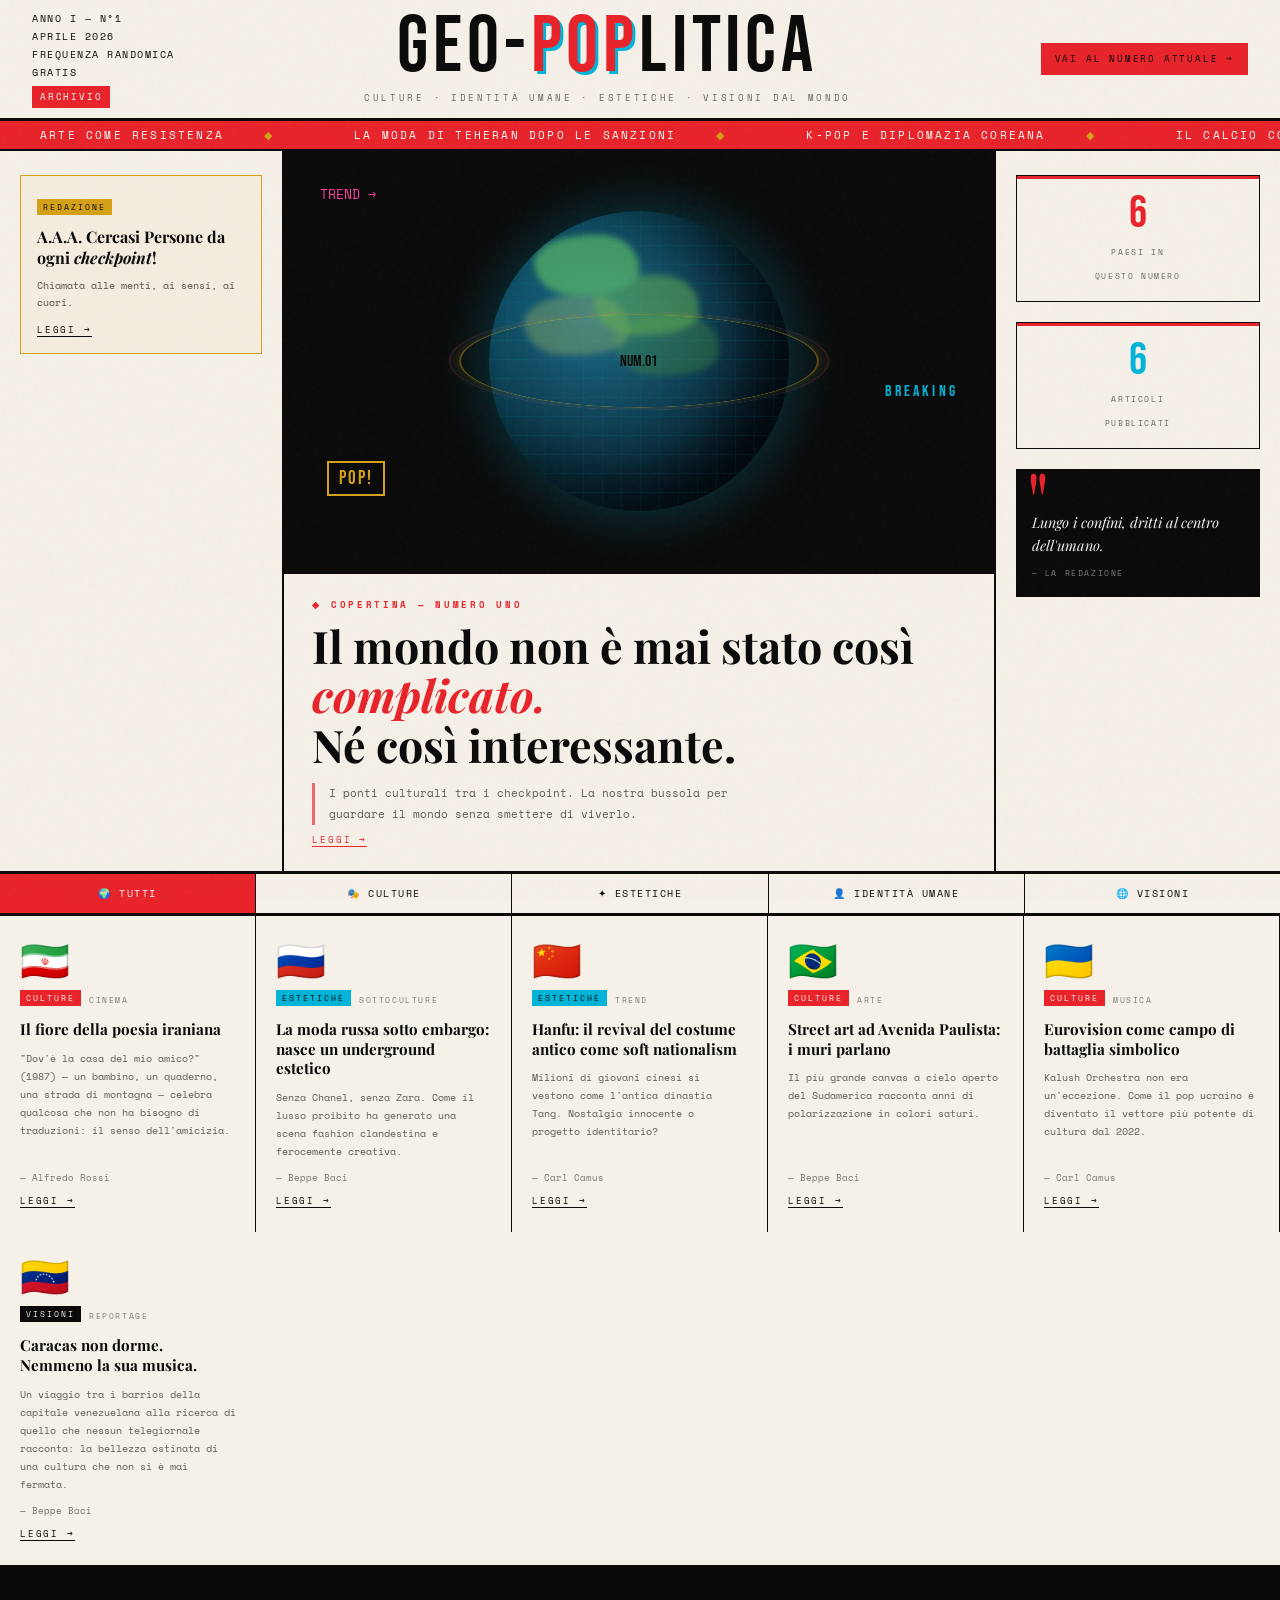
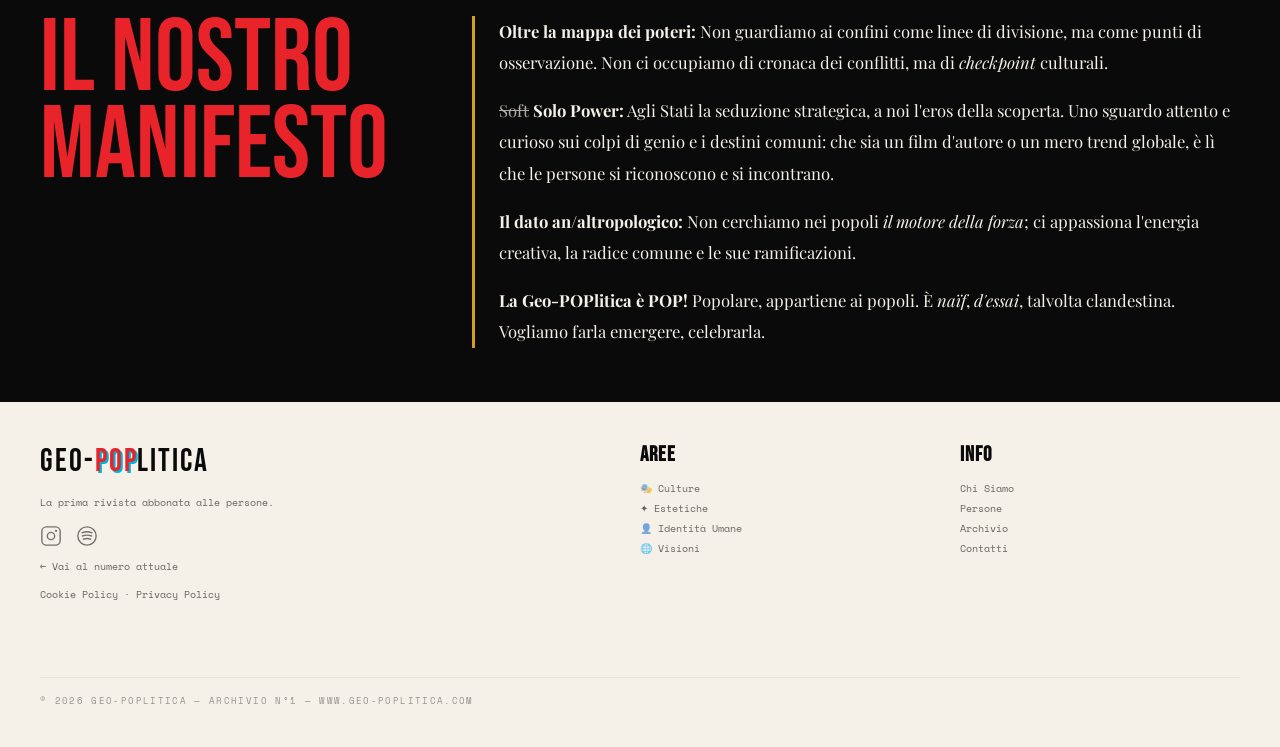
==== commit 4e379165: "prova cuba" ====
--- a/archivio/numero-1/index.html
+++ b/archivio/numero-1/index.html
@@ -246,6 +246,14 @@
   .r-nota-margine{float:none;width:100%;margin:0 0 16px 0}
   .r-foto-sx .r-foto-col{order:-1}
 }
+.r-foto-reale{position:relative;cursor:pointer;overflow:hidden;margin:24px 0;display:block}
+.r-foto-reale-small{margin:0}
+.r-foto-img{width:100%;height:auto;display:block;transition:opacity 0.2s}
+.r-foto-reale:hover .r-foto-img{opacity:0.92}
+.r-foto-copyright{position:absolute;bottom:6px;right:8px;font-size:9px;color:rgba(255,255,255,0.55);font-family:'Space Mono',monospace;letter-spacing:0.05em;pointer-events:none;text-shadow:0 1px 2px rgba(0,0,0,0.5)}
+.lightbox-overlay{position:fixed;inset:0;background:rgba(0,0,0,0.92);z-index:9999;display:flex;align-items:center;justify-content:center;cursor:pointer}
+.lightbox-overlay img{max-width:90vw;max-height:90vh;object-fit:contain;display:block}
+.lightbox-close{position:absolute;top:20px;right:28px;color:rgba(255,255,255,0.7);font-size:28px;cursor:pointer;font-family:'Space Mono',monospace;line-height:1}
 </style>
 </head>
 <body>
@@ -336,7 +344,7 @@
     <div class="manifesto-label">Il nostro<br>mani&shy;festo</div>
     <div class="manifesto-text">
       <p><strong>Oltre la mappa dei poteri:</strong> Non guardiamo ai confini come linee di divisione, ma come punti di osservazione. Non ci occupiamo di cronaca dei conflitti, ma di <em>checkpoint</em> culturali.</p>
-      <p><strong><s>Soft</s> Solo Power:</strong> Agli Stati la seduzione strategica, a noi l'eros della scoperta. Uno sguardo attento e curioso su colpi di genio e destini comuni: che sia un film d'autore o un mero trend globale, è lì che le persone si riconoscono e si incontrano.</p>
+      <p><strong><s>Soft</s> Solo Power:</strong> Agli Stati la seduzione strategica, a noi l'eros della scoperta. Uno sguardo attento e curioso sui colpi di genio e i destini comuni: che sia un film d'autore o un mero trend globale, è lì che le persone si riconoscono e si incontrano.</p>
       <p><strong>Il dato an/altropologico:</strong> Non cerchiamo nei popoli <em>il motore della forza</em>; ci appassiona l'energia creativa, la radice comune e le sue ramificazioni.</p>
       <p><strong>La Geo-POPlitica è POP!</strong> Popolare, appartiene ai popoli. È <em>naïf</em>, <em>d'essai</em>, talvolta clandestina. Vogliamo farla emergere, celebrarla.</p>
     </div>
@@ -401,12 +409,12 @@
     titolo:'A.A.A. Cercasi Persone da ogni <i>checkpoint</i>!',
     anteprima:'Chiamata alle menti, ai sensi, ai cuori.',
     testo:`<p class="art-occhiello" style="font-family:'Playfair Display',serif;font-style:italic;opacity:0.65;border-left:3px solid #e8232a;padding-left:16px;margin-bottom:24px;">Chiamata alle menti, ai sensi, ai cuori.</p>
-<p style="font-family:'Playfair Display',serif;font-size:1.05rem;line-height:1.9">Geo-POPlitica nasce come progetto collettivo. Cerchiamo persone che ne condividono l'urgenza e che amano scrivere, fotografare, disegnare, viaggiare e mostrare il proprio sguardo sul mondo.</p>
+<p style="font-family:'Playfair Display',serif;font-size:1.05rem;line-height:1.9">Geo-POPlitica nasce come progetto collettivo. Vogliamo creare una rete di persone che ne condividono l'urgenza e hanno voglia di mostrare il proprio sguardo sul mondo.</p>
 <p style="font-family:'Playfair Display',serif;font-size:1.05rem;line-height:1.9">Parlaci un po' di te, condividi qualcosa di quello che fai tramite un link al tuo sito, blog o account social pubblico (non usare allegati), e raccontaci cosa ti piacerebbe realizzare.</p>
 <p style="font-family:'Playfair Display',serif;font-size:1.05rem;line-height:1.9">Abbiamo quattro aree tematiche tra cui muoverci con comodità. Ad esempio:</p>
-<p style="font-family:'Playfair Display',serif;font-size:1.05rem;line-height:1.9"><strong>1. Culture: patrimonio e nuove forme espressive.</strong><br>Dall'eredità delle grandi tradizioni artistico-culturali alle scene underground globali.<br> Hai visto qualcosa che ti ha colpito (un film, un concerto, una mostra) e sai perché conta? Questo è il posto giusto.</p>
-<p style="font-family:'Playfair Display',serif;font-size:1.05rem;line-height:1.9"><strong>2. Identità Umane: il volto.</strong><br>Ritratti d'autore, monografie, interviste: chi i luoghi li abita, li sogna e ci lega a loro.</p>
-<p style="font-family:'Playfair Display',serif;font-size:1.05rem;line-height:1.9"><strong>3. Estetiche: lo stile della strada.</strong><br>Il "gusto" di un'epoca, il trend del momento, le forme che verranno.<br> Sei interessato al ritorno dei vestiti tradizionali in Cina? Hai catalogato il packaging dei 7-Eleven in Giappone?</p>
+<p style="font-family:'Playfair Display',serif;font-size:1.05rem;line-height:1.9"><strong>1. Culture: patrimonio e nuove forme espressive.</strong><br>Dall'eredità delle grandi tradizioni artistico-culturali alle scene underground globali. Se hai visto qualcosa che ti ha colpito (un film, un concerto, una mostra) e sai perché conta, questo è il posto giusto.</p>
+<p style="font-family:'Playfair Display',serif;font-size:1.05rem;line-height:1.9"><strong>2. Identità Umane: il volto.</strong><br>Ritratti d'autore, monografie, ma anche interviste. Chi i luoghi li abita, li sogna e ci lega a loro.</p>
+<p style="font-family:'Playfair Display',serif;font-size:1.05rem;line-height:1.9"><strong>3. Estetiche: lo stile della strada.</strong><br>Il "gusto" di un'epoca, il trend del momento, il packaging dei 7-Eleven, le forme che verranno.</p>
 <p style="font-family:'Playfair Display',serif;font-size:1.05rem;line-height:1.9"><strong>4. Visioni dal Mondo: lo sguardo e il luogo.</strong><br>Racconti in prosa, reportage fotografici, atmosfere. Puoi portarci in un posto che conosci bene o che hai appena scoperto. Puoi mescolare i generi ed essere soggettivo.</p>
 <p style="font-family:'Playfair Display',serif;font-size:1.05rem;line-height:1.9;font-style:italic">Le categorie sono confini che si mescolano tra loro, non sentirti in gabbia.</p>
 <p style="font-family:'Playfair Display',serif;font-size:1.05rem;line-height:1.9">Collaboriamo per passione e non per compenso, ma ci teniamo a farlo bene. Ci prendiamo il tempo di leggere tutto quello che riceviamo. Se tra di noi è colpo di fulmine, ti contatteremo.</p>
@@ -622,6 +630,20 @@
 }
 
 renderGrid('Tutti', false);
+
+// ── LIGHTBOX ──
+function apriLightbox(src) {
+  const overlay = document.createElement('div');
+  overlay.className = 'lightbox-overlay';
+  overlay.innerHTML = `<span class="lightbox-close">✕</span><img src="${src}" alt="">`;
+  overlay.addEventListener('click', () => overlay.remove());
+  document.body.appendChild(overlay);
+}
+
+// ── DISABILITA TASTO DESTRO SOLO SU IMMAGINI ──
+document.addEventListener('contextmenu', function(e) {
+  if (e.target.tagName === 'IMG') e.preventDefault();
+});
 </script>
 </body>
 </html>
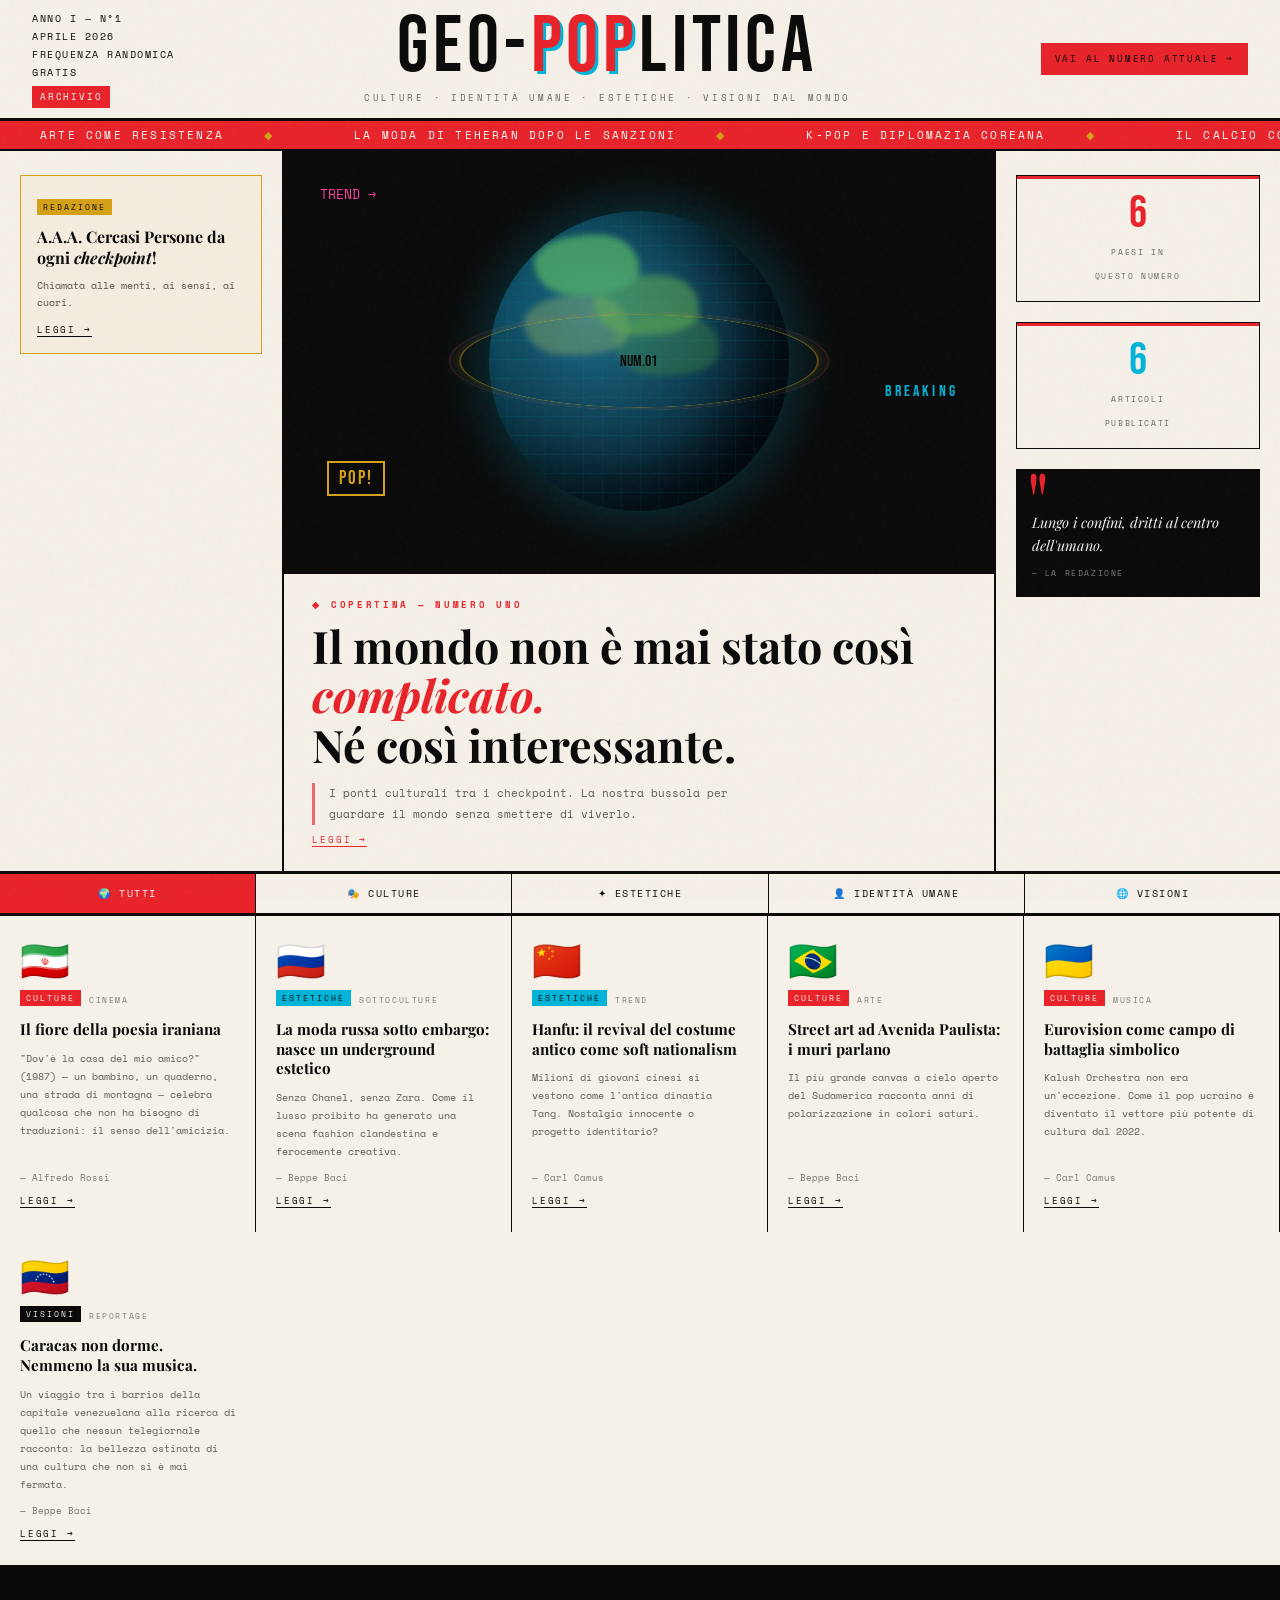
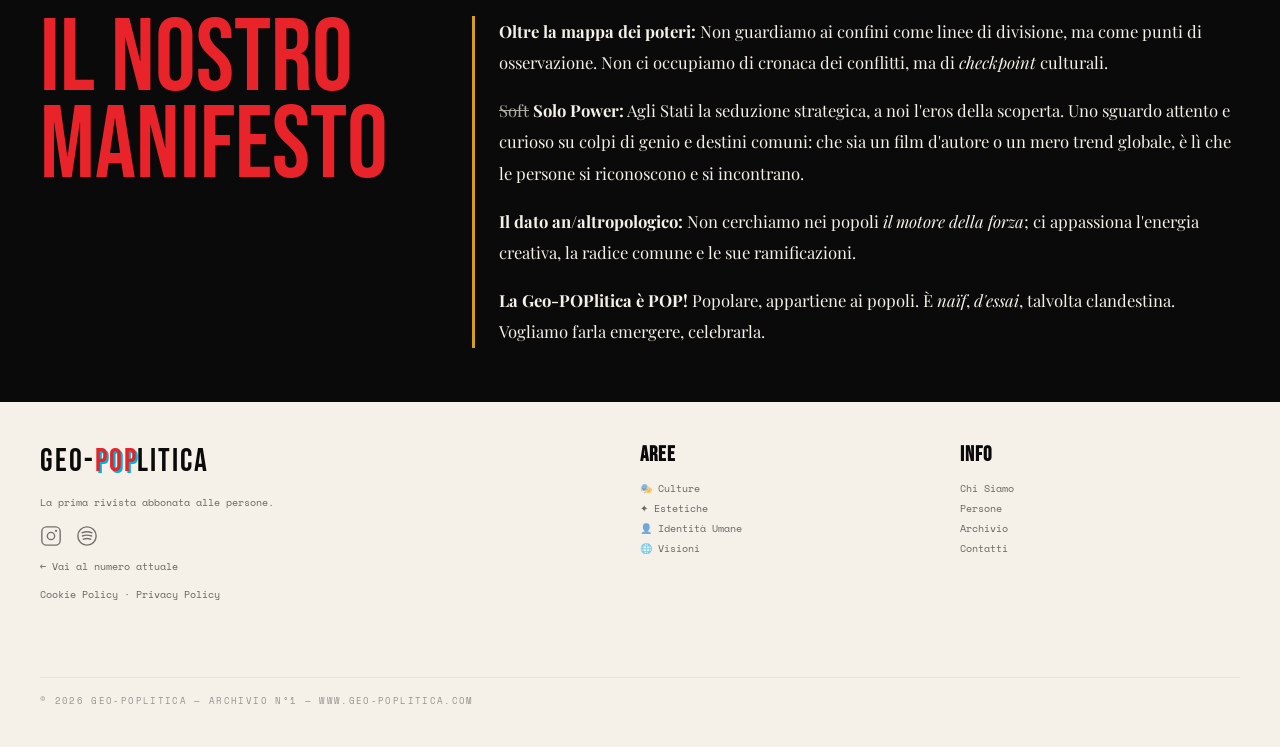
==== commit d3c8a11f: "back to no cuba foto" ====
--- a/archivio/numero-1/index.html
+++ b/archivio/numero-1/index.html
@@ -246,14 +246,6 @@
   .r-nota-margine{float:none;width:100%;margin:0 0 16px 0}
   .r-foto-sx .r-foto-col{order:-1}
 }
-.r-foto-reale{position:relative;cursor:pointer;overflow:hidden;margin:24px 0;display:block}
-.r-foto-reale-small{margin:0}
-.r-foto-img{width:100%;height:auto;display:block;transition:opacity 0.2s}
-.r-foto-reale:hover .r-foto-img{opacity:0.92}
-.r-foto-copyright{position:absolute;bottom:6px;right:8px;font-size:9px;color:rgba(255,255,255,0.55);font-family:'Space Mono',monospace;letter-spacing:0.05em;pointer-events:none;text-shadow:0 1px 2px rgba(0,0,0,0.5)}
-.lightbox-overlay{position:fixed;inset:0;background:rgba(0,0,0,0.92);z-index:9999;display:flex;align-items:center;justify-content:center;cursor:pointer}
-.lightbox-overlay img{max-width:90vw;max-height:90vh;object-fit:contain;display:block}
-.lightbox-close{position:absolute;top:20px;right:28px;color:rgba(255,255,255,0.7);font-size:28px;cursor:pointer;font-family:'Space Mono',monospace;line-height:1}
 </style>
 </head>
 <body>
@@ -344,7 +336,7 @@
     <div class="manifesto-label">Il nostro<br>mani&shy;festo</div>
     <div class="manifesto-text">
       <p><strong>Oltre la mappa dei poteri:</strong> Non guardiamo ai confini come linee di divisione, ma come punti di osservazione. Non ci occupiamo di cronaca dei conflitti, ma di <em>checkpoint</em> culturali.</p>
-      <p><strong><s>Soft</s> Solo Power:</strong> Agli Stati la seduzione strategica, a noi l'eros della scoperta. Uno sguardo attento e curioso sui colpi di genio e i destini comuni: che sia un film d'autore o un mero trend globale, è lì che le persone si riconoscono e si incontrano.</p>
+      <p><strong><s>Soft</s> Solo Power:</strong> Agli Stati la seduzione strategica, a noi l'eros della scoperta. Uno sguardo attento e curioso su colpi di genio e destini comuni: che sia un film d'autore o un mero trend globale, è lì che le persone si riconoscono e si incontrano.</p>
       <p><strong>Il dato an/altropologico:</strong> Non cerchiamo nei popoli <em>il motore della forza</em>; ci appassiona l'energia creativa, la radice comune e le sue ramificazioni.</p>
       <p><strong>La Geo-POPlitica è POP!</strong> Popolare, appartiene ai popoli. È <em>naïf</em>, <em>d'essai</em>, talvolta clandestina. Vogliamo farla emergere, celebrarla.</p>
     </div>
@@ -409,13 +401,13 @@
     titolo:'A.A.A. Cercasi Persone da ogni <i>checkpoint</i>!',
     anteprima:'Chiamata alle menti, ai sensi, ai cuori.',
     testo:`<p class="art-occhiello" style="font-family:'Playfair Display',serif;font-style:italic;opacity:0.65;border-left:3px solid #e8232a;padding-left:16px;margin-bottom:24px;">Chiamata alle menti, ai sensi, ai cuori.</p>
-<p style="font-family:'Playfair Display',serif;font-size:1.05rem;line-height:1.9">Geo-POPlitica nasce come progetto collettivo. Vogliamo creare una rete di persone che ne condividono l'urgenza e hanno voglia di mostrare il proprio sguardo sul mondo.</p>
-<p style="font-family:'Playfair Display',serif;font-size:1.05rem;line-height:1.9">Parlaci un po' di te, condividi qualcosa di quello che fai tramite un link al tuo sito, blog o account social pubblico (non usare allegati), e raccontaci cosa ti piacerebbe realizzare.</p>
+<p style="font-family:'Playfair Display',serif;font-size:1.05rem;line-height:1.9">Geo-POPlitica nasce come progetto collettivo. Cerchiamo persone che ne condividono l'urgenza e che amano scrivere, fotografare, disegnare, viaggiare e mostrare il proprio sguardo sul mondo.</p>
+<p style="font-family:'Playfair Display',serif;font-size:1.05rem;line-height:1.9">Parlaci un po' di te, condividi qualcosa di quello che fai tramite un link al tuo sito, blog o account social pubblico (non usare allegati), e facci sapere cosa ti piacerebbe realizzare. C'è un luogo sotto i riflettori dell'attualità che vorresti raccontare dalla tua angolazione?</p>
 <p style="font-family:'Playfair Display',serif;font-size:1.05rem;line-height:1.9">Abbiamo quattro aree tematiche tra cui muoverci con comodità. Ad esempio:</p>
-<p style="font-family:'Playfair Display',serif;font-size:1.05rem;line-height:1.9"><strong>1. Culture: patrimonio e nuove forme espressive.</strong><br>Dall'eredità delle grandi tradizioni artistico-culturali alle scene underground globali. Se hai visto qualcosa che ti ha colpito (un film, un concerto, una mostra) e sai perché conta, questo è il posto giusto.</p>
-<p style="font-family:'Playfair Display',serif;font-size:1.05rem;line-height:1.9"><strong>2. Identità Umane: il volto.</strong><br>Ritratti d'autore, monografie, ma anche interviste. Chi i luoghi li abita, li sogna e ci lega a loro.</p>
-<p style="font-family:'Playfair Display',serif;font-size:1.05rem;line-height:1.9"><strong>3. Estetiche: lo stile della strada.</strong><br>Il "gusto" di un'epoca, il trend del momento, il packaging dei 7-Eleven, le forme che verranno.</p>
-<p style="font-family:'Playfair Display',serif;font-size:1.05rem;line-height:1.9"><strong>4. Visioni dal Mondo: lo sguardo e il luogo.</strong><br>Racconti in prosa, reportage fotografici, atmosfere. Puoi portarci in un posto che conosci bene o che hai appena scoperto. Puoi mescolare i generi ed essere soggettivo.</p>
+<p style="font-family:'Playfair Display',serif;font-size:1.05rem;line-height:1.9"><strong>1. Culture: patrimonio e nuove forme espressive.</strong><br>Dall'eredità delle grandi tradizioni artistico-culturali alle scene underground globali.<br> Hai visto qualcosa che ti ha colpito (un film, un concerto, una mostra) e sai perché conta? Questo è il posto giusto.</p>
+<p style="font-family:'Playfair Display',serif;font-size:1.05rem;line-height:1.9"><strong>2. Identità Umane: il volto.</strong><br>Ritratti d'autore, monografie, interviste: chi i luoghi li abita, li sogna e ci lega a loro.</p>
+<p style="font-family:'Playfair Display',serif;font-size:1.05rem;line-height:1.9"><strong>3. Estetiche: lo stile della strada.</strong><br>Il "gusto" di un'epoca, il trend del momento, le forme che verranno.<br> Sei interessato al ritorno dei vestiti tradizionali in Cina? Hai catalogato il packaging dei 7-Eleven in Giappone?</p>
+<p style="font-family:'Playfair Display',serif;font-size:1.05rem;line-height:1.9"><strong>4. Visioni dal Mondo: lo sguardo e il luogo.</strong><br>Racconti in prosa, reportage fotografici, atmosfere dal mondo. Puoi mescolare i generi ed essere soggettivo.</p>
 <p style="font-family:'Playfair Display',serif;font-size:1.05rem;line-height:1.9;font-style:italic">Le categorie sono confini che si mescolano tra loro, non sentirti in gabbia.</p>
 <p style="font-family:'Playfair Display',serif;font-size:1.05rem;line-height:1.9">Collaboriamo per passione e non per compenso, ma ci teniamo a farlo bene. Ci prendiamo il tempo di leggere tutto quello che riceviamo. Se tra di noi è colpo di fulmine, ti contatteremo.</p>
 <p>Scrivici: <a href="mailto:collaborazioni@geo-poplitica.com" class="btn-link" style="display:inline;padding:4px 10px;">collaborazioni@geo-poplitica.com</a></p>`
@@ -630,20 +622,6 @@
 }
 
 renderGrid('Tutti', false);
-
-// ── LIGHTBOX ──
-function apriLightbox(src) {
-  const overlay = document.createElement('div');
-  overlay.className = 'lightbox-overlay';
-  overlay.innerHTML = `<span class="lightbox-close">✕</span><img src="${src}" alt="">`;
-  overlay.addEventListener('click', () => overlay.remove());
-  document.body.appendChild(overlay);
-}
-
-// ── DISABILITA TASTO DESTRO SOLO SU IMMAGINI ──
-document.addEventListener('contextmenu', function(e) {
-  if (e.target.tagName === 'IMG') e.preventDefault();
-});
 </script>
 </body>
 </html>
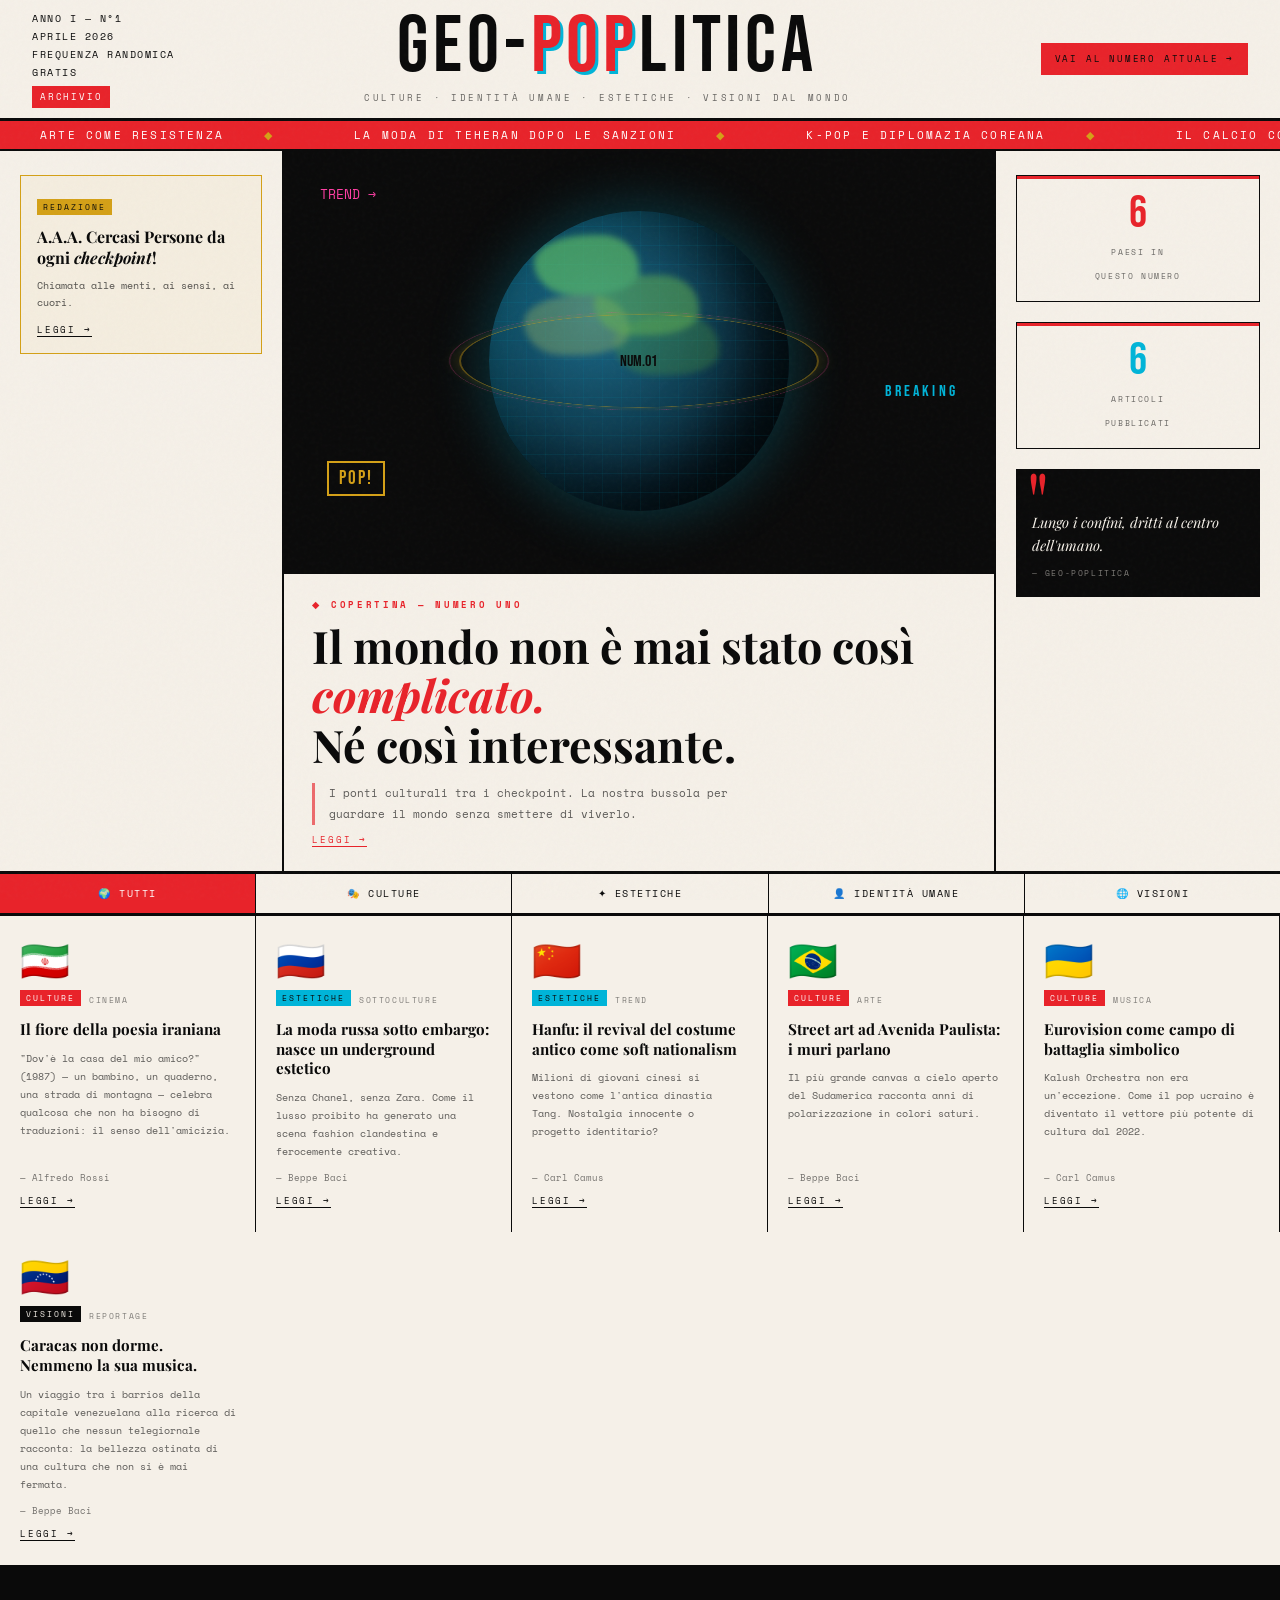
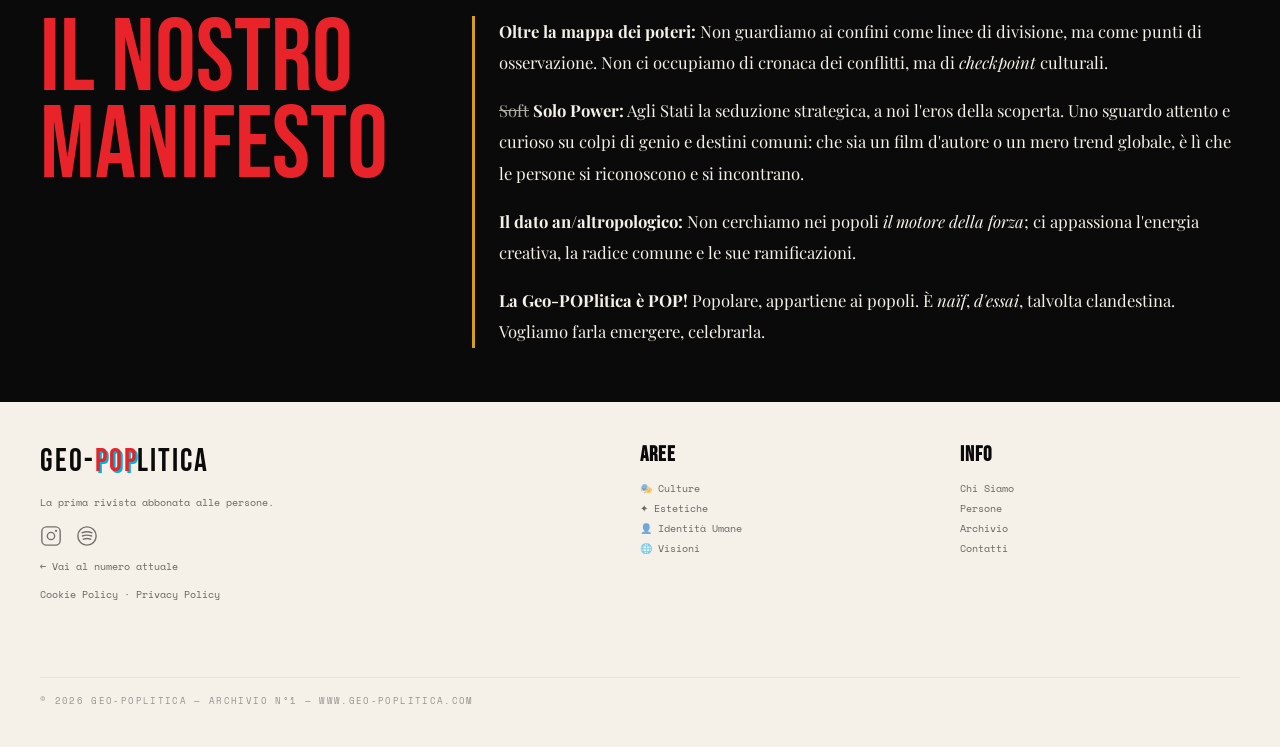
==== commit abc974ba: "Update index.html" ====
--- a/archivio/numero-1/index.html
+++ b/archivio/numero-1/index.html
@@ -312,7 +312,7 @@
       <div class="stat-block"><span class="stat-num" style="color:var(--cyan)">6</span><span class="stat-label">Articoli<br>pubblicati</span></div>
       <div class="pullquote">
         <p>Lungo i confini, dritti al centro dell'umano.</p>
-        <cite>— La Redazione</cite>
+        <cite>— Geo-POPlitica</cite>
       </div>
     </aside>
   </main>
@@ -394,7 +394,7 @@
     id:'n1-editoriale', paese:'🌍 Ovunque', categoria:'Redazione', sottocategoria:'Editoriale', autore:'Geo-POPlitica',
     titolo:'Il mondo non è mai stato così complicato. Né così interessante.',
     anteprima:'I ponti culturali tra i checkpoint. La nostra bussola per guardare il mondo senza smettere di viverlo.',
-    testo:`<p class="art-occhiello" style="font-family:'Playfair Display',serif;font-style:italic;opacity:0.65;border-left:3px solid #e8232a;padding-left:16px;margin-bottom:24px;">I ponti culturali tra i checkpoint. La nostra bussola per guardare il mondo senza smettere di viverlo.</p><p>Il mondo non è mai stato così complicato. Né così interessante.</p><p>Partiamo da questa contraddizione — e ne facciamo la nostra bussola. Geo-POPlitica nasce per chi vuole capire il mondo senza smettere di viverlo.</p><p>Il nostro scopo è mostrare la vasta gamma di sfumature del mondo alla luce degli eventi moderni — i ponti culturali tra i check point. Non prendiamo posizione sui conflitti. Usiamo gli eventi come fonte di luce per far emergere la creatività dei popoli, la loro bellezza, la loro irriducibile umanità.</p>`
+    testo:`<p class="art-occhiello" style="font-family:'Playfair Display',serif;font-style:italic;opacity:0.65;border-left:3px solid #e8232a;padding-left:16px;margin-bottom:24px;">I ponti culturali tra i checkpoint. La nostra bussola per guardare il mondo senza smettere di viverlo.</p><p>Questo è un esempio.</p>`
   },
   {
     id:'cercasi-collaboratori', paese:'🌍 Ovunque', categoria:'Redazione', sottocategoria:'Annunci', autore:'Geo-POPlitica',
@@ -416,125 +416,88 @@
     id:'iran-kiarostami', paese:'🇮🇷 Iran', categoria:'Culture', sottocategoria:'Cinema', autore:'Alfredo Rossi',
     titolo:'Il fiore della poesia iraniana',
     anteprima:'"Dov\'è la casa del mio amico?" (1987) — un bambino, un quaderno, una strada di montagna — celebra qualcosa che non ha bisogno di traduzioni: il senso dell\'amicizia.',
-    testo:`<p class="art-occhiello" style="font-family:'Playfair Display',serif;font-style:italic;opacity:0.65;border-left:3px solid #e8232a;padding-left:16px;margin-bottom:24px;">Abbas Kiarostami è uno dei più grandi poeti del cinema mondiale. "Dov'è la casa del mio amico?" (1987) — un bambino, un quaderno, una strada di montagna — celebra qualcosa che non ha bisogno di traduzioni: il senso dell'amicizia.</p><p>Abbas Kiarostami è uno dei più grandi poeti del cinema mondiale. <em>Dov'è la casa del mio amico?</em> (1987) è un film che si porta dentro senza sforzo.</p><p>Un bambino ha preso per errore il quaderno del compagno di banco. Decide di restituirglielo. La strada è lunga, gli adulti non ascoltano, il sole tramonta.</p><p>Non c'è nessun messaggio politico esplicito. C'è un bambino che vuole bene al suo amico.</p><p><a href="https://youtu.be/5E9ImxdOz7s?is=X2TMFHY0qnOfWMDX" target="_blank" class="btn-link">▶ Guarda su YouTube →</a></p>`
+    testo:`<p class="art-occhiello" style="font-family:'Playfair Display',serif;font-style:italic;opacity:0.65;border-left:3px solid #e8232a;padding-left:16px;margin-bottom:24px;">Abbas Kiarostami è uno dei più grandi poeti del cinema mondiale. "Dov'è la casa del mio amico?" (1987) — un bambino, un quaderno, una strada di montagna — celebra qualcosa che non ha bisogno di traduzioni: il senso dell'amicizia.</p><p>Questo è un esempio.</p>`
   },
   {
     id:'russia-moda', paese:'🇷🇺 Russia', categoria:'Estetiche', sottocategoria:'Sottoculture', autore:'Beppe Baci',
     titolo:'La moda russa sotto embargo: nasce un underground estetico',
     anteprima:'Senza Chanel, senza Zara. Come il lusso proibito ha generato una scena fashion clandestina e ferocemente creativa.',
-    testo:`<p class="art-occhiello" style="font-family:'Playfair Display',serif;font-style:italic;opacity:0.65;border-left:3px solid #e8232a;padding-left:16px;margin-bottom:24px;">Senza Chanel, senza Zara. Come il lusso proibito ha generato una scena fashion clandestina e ferocemente creativa.</p><p>Quando i grandi marchi occidentali hanno chiuso i battenti in Russia, qualcosa di inaspettato è successo: non il vuoto, ma la creatività.</p><p>Una generazione di stilisti russi ha iniziato a guardare dentro — al folklore, all'avanguardia sovietica, alle nonne dei villaggi.</p>`
+    testo:`<p class="art-occhiello" style="font-family:'Playfair Display',serif;font-style:italic;opacity:0.65;border-left:3px solid #e8232a;padding-left:16px;margin-bottom:24px;">Senza Chanel, senza Zara. Come il lusso proibito ha generato una scena fashion clandestina e ferocemente creativa.</p><p>Questo è un esempio.</p>`
   },
   {
     id:'cina-hanfu', paese:'🇨🇳 Cina', categoria:'Estetiche', sottocategoria:'Trend', autore:'Carl Camus',
     titolo:'Hanfu: il revival del costume antico come soft nationalism',
     anteprima:'Milioni di giovani cinesi si vestono come l\'antica dinastia Tang. Nostalgia innocente o progetto identitario?',
-    testo:`<p class="art-occhiello" style="font-family:'Playfair Display',serif;font-style:italic;opacity:0.65;border-left:3px solid #e8232a;padding-left:16px;margin-bottom:24px;">Milioni di giovani cinesi si vestono come l'antica dinastia Tang. Nostalgia innocente o progetto identitario?</p><p>L'Hanfu — il costume tradizionale delle etnie Han — è diventato un fenomeno di massa. Community online con milioni di iscritti, festival, negozi dedicati.</p>`
+    testo:`<p class="art-occhiello" style="font-family:'Playfair Display',serif;font-style:italic;opacity:0.65;border-left:3px solid #e8232a;padding-left:16px;margin-bottom:24px;">Milioni di giovani cinesi si vestono come l'antica dinastia Tang. Nostalgia innocente o progetto identitario?</p><p>Questo è un esempio.</p>`
   },
   {
     id:'brasile-street-art', paese:'🇧🇷 Brasile', categoria:'Culture', sottocategoria:'Arte', autore:'Beppe Baci',
     titolo:'Street art ad Avenida Paulista: i muri parlano',
     anteprima:'Il più grande canvas a cielo aperto del Sudamerica racconta anni di polarizzazione in colori saturi.',
-    testo:`<p class="art-occhiello" style="font-family:'Playfair Display',serif;font-style:italic;opacity:0.65;border-left:3px solid #e8232a;padding-left:16px;margin-bottom:24px;">Il più grande canvas a cielo aperto del Sudamerica racconta anni di polarizzazione in colori saturi.</p><p>Avenida Paulista è il chilometro più denso del Brasile. E sui suoi muri, la storia recente del paese si racconta in colori acrilici.</p>`
+    testo:`<p class="art-occhiello" style="font-family:'Playfair Display',serif;font-style:italic;opacity:0.65;border-left:3px solid #e8232a;padding-left:16px;margin-bottom:24px;">Il più grande canvas a cielo aperto del Sudamerica racconta anni di polarizzazione in colori saturi.</p><p>Questo è un esempio.</p>`
   },
   {
     id:'ucraina-eurovision', paese:'🇺🇦 Ucraina', categoria:'Culture', sottocategoria:'Musica', autore:'Carl Camus',
     titolo:'Eurovision come campo di battaglia simbolico',
     anteprima:'Kalush Orchestra non era un\'eccezione. Come il pop ucraino è diventato il vettore più potente di cultura dal 2022.',
-    testo:`<p class="art-occhiello" style="font-family:'Playfair Display',serif;font-style:italic;opacity:0.65;border-left:3px solid #e8232a;padding-left:16px;margin-bottom:24px;">Kalush Orchestra non era un'eccezione. Come il pop ucraino è diventato il vettore più potente di cultura dal 2022.</p><p>Nel maggio 2022, la Kalush Orchestra saliva sul palco di Eurovision con un mix di hip-hop e musica folk ucraina. Vincevano con un margine storico.</p><p>La cultura non aspetta la pace per esistere. Spesso è esattamente il contrario.</p>`
+    testo:`<p class="art-occhiello" style="font-family:'Playfair Display',serif;font-style:italic;opacity:0.65;border-left:3px solid #e8232a;padding-left:16px;margin-bottom:24px;">Kalush Orchestra non era un'eccezione. Come il pop ucraino è diventato il vettore più potente di cultura dal 2022.</p><p>Questo è un esempio.</p>`
   },
   {
     id:'venezuela-caracas-reportage', paese:'🇻🇪 Venezuela', categoria:'Visioni', sottocategoria:'Reportage', autore:'Beppe Baci',
     titolo:'Caracas non dorme. Nemmeno la sua musica.',
     anteprima:'Un viaggio tra i barrios della capitale venezuelana alla ricerca di quello che nessun telegiornale racconta: la bellezza ostinata di una cultura che non si è mai fermata.',
-    testo:`
+    testo:`<p class="art-occhiello">Un viaggio tra i barrios della capitale venezuelana alla ricerca di quello che nessun telegiornale racconta: la bellezza ostinata di una cultura che non si è mai fermata.</p>
 <div class="reportage">
-
-<p class="art-occhiello">Un viaggio tra i barrios della capitale venezuelana alla ricerca di quello che nessun telegiornale racconta: la bellezza ostinata di una cultura che non si è mai fermata.</p>
-
-<div class="r-section-title">I. L'arrivo</div>
-
-<p>L'aereo atterra a Maiquetía alle tre di pomeriggio, quando il caldo è già una presenza fisica. L'aeroporto Simon Bolívar è un brulichio di carrelli, valigie tirate con lo spago, bambini che dormono sulle spalle dei padri. Fuori, Caracas aspetta in fondo alla montagna.</p>
-
+<div class="r-section-title">I. Questo è un esempio</div>
+<p>Questo è un esempio.</p>
 <div class="r-foto-dx">
-  <div class="r-testo">
-    <p>La strada che scende verso la città è una delle più cinematografiche del continente — tunnel, curve cieche, il mare azzurro che scompare alle spalle mentre davanti emergono i blocchi grigi del barrio La Vega, abbarbicati alla collina come se la gravità fosse solo un consiglio.</p>
-    <p>Il mio taxista si chiama Ramón. Guida da trent'anni. "Caracas è come un bolero," dice, "devi conoscerne il ritmo o ti perdi."</p>
-  </div>
+  <div class="r-testo"><p>Questo è un esempio.</p></div>
   <div class="r-foto-col">
-    <div class="r-foto-placeholder r-fp-caldo">foto: ramón al volante, caracas attraverso il finestrino</div>
-    <div class="r-foto-caption"><span>Ramón, tassista da trent'anni.</span><span>Foto: B. Baci</span></div>
-  </div>
-</div>
-
-<div class="r-section-title">II. Il Sistema</div>
-
-<div class="r-nota-margine">
-  <span class="r-nota-label">Da sapere</span>
-  <p>El Sistema fu fondato nel 1975 da José Antonio Abreu con undici bambini in un garage. Oggi conta oltre 400.000 allievi in tutto il Venezuela.</p>
-</div>
-
-<p>Ogni venezolano lo conosce. Il Sistema — il programma di orchestre giovanili fondato da José Antonio Abreu nel 1975 — è probabilmente la più grande storia di riscatto culturale del Novecento. Trecentomila bambini, centinaia di orchestre, sparsi in tutto il paese. Gustavo Dudamel è il suo figlio più famoso.</p>
-<p>Ma quello che i giornali non raccontano è che il Sistema non si è mai fermato. Neanche durante le crisi più dure, neanche quando gli stipendi degli insegnanti valevano meno di un caffè.</p>
-
-<div class="r-pullquote">
-  <p>Non suoniamo perché le cose vanno bene. Suoniamo perché le cose devono andare bene.</p>
-  <cite>— Maestro Luis Rodrigo, nucleo di Petare</cite>
-</div>
-
+    <div class="r-foto-placeholder r-fp-caldo">Questo è un esempio</div>
+    <div class="r-foto-caption"><span>Questo è un esempio.</span><span>Foto: Geo-POPlitica</span></div>
+  </div>
+</div>
+<div class="r-section-title">II. Questo è un esempio</div>
+<div class="r-nota-margine"><span class="r-nota-label">Da sapere</span><p>Questo è un esempio.</p></div>
+<p>Questo è un esempio.</p>
+<div class="r-pullquote"><p>Questo è un esempio.</p><cite>— Questo è un esempio</cite></div>
 <div class="r-foto-sx">
   <div class="r-foto-col">
-    <div class="r-foto-placeholder r-fp-scuro">foto: sala prove petare — bambini con violini</div>
-    <div class="r-foto-caption"><span>Nucleo di Petare, sala prove.</span><span>Foto: B. Baci</span></div>
-  </div>
-  <div class="r-testo">
-    <p>María José ha dodici anni e suona la viola nell'orchestra del nucleo di Petare — il barrio più grande di Caracas. Me la presentano in una sala prove che odora di umidità e resina.</p>
-    <p>Fuori, la città rumoreggia. Dentro, lei suona uno studio di Bartók con una concentrazione che fa quasi paura.</p>
-  </div>
-</div>
-
-<div class="r-section-title">III. Salsa, joropo e trap</div>
-
-<p>La notte a Caracas ha una sua logica. Il centro storico si svuota presto, ma i barrios si animano dopo le dieci. In una plaza di Chacao, un sound system spara reggaeton a volume industriale. A cento metri, una band suona joropo con un basso elettrico e una drum machine.</p>
-
+    <div class="r-foto-placeholder r-fp-scuro">Questo è un esempio</div>
+    <div class="r-foto-caption"><span>Questo è un esempio.</span><span>Foto: Geo-POPlitica</span></div>
+  </div>
+  <div class="r-testo"><p>Questo è un esempio.</p></div>
+</div>
+<div class="r-section-title">III. Questo è un esempio</div>
+<p>Questo è un esempio.</p>
 <div class="r-foto-feature">
-  <div class="r-foto-placeholder r-fp-scuro" style="height:340px">foto: sessione notturna a chacao — musicisti, luci, movimento</div>
+  <div class="r-foto-placeholder r-fp-scuro" style="height:340px">Questo è un esempio</div>
   <div class="r-foto-overlay">
-    <div class="r-overlay-title">La notte di Chacao: il joropo incontra l'elettronica</div>
-    <div class="r-overlay-caption"><span>Plaza Altamira, Chacao. Ore 23:00.</span><span>Foto: B. Baci</span></div>
-  </div>
-</div>
-
-<p>Questa è la cosa che stupisce di Caracas: non la crisi, che è reale e devastante, ma la capacità di tenere insieme mondi che altrove starebbero a distanza siderale. La tradizione e il moderno. Il colto e il popolare. Il lutto e la festa.</p>
-
-<div class="r-section-title">IV. I murales di Caracas</div>
-
+    <div class="r-overlay-title">Questo è un esempio</div>
+    <div class="r-overlay-caption"><span>Questo è un esempio.</span><span>Foto: Geo-POPlitica</span></div>
+  </div>
+</div>
+<p>Questo è un esempio.</p>
+<div class="r-section-title">IV. Questo è un esempio</div>
 <div class="r-foto-doppia">
   <div class="r-foto-item">
-    <div class="r-foto-placeholder r-fp-verde" style="height:200px">foto: murale di san agustín</div>
-    <div class="r-foto-caption"><span>Murale di San Agustín. Autore anonimo.</span><span>B. Baci</span></div>
+    <div class="r-foto-placeholder r-fp-verde" style="height:200px">Questo è un esempio</div>
+    <div class="r-foto-caption"><span>Questo è un esempio.</span><span>Geo-POPlitica</span></div>
   </div>
   <div class="r-foto-item">
-    <div class="r-foto-placeholder r-fp-caldo" style="height:200px">foto: dettaglio murale — volti e mani</div>
-    <div class="r-foto-caption"><span>Dettaglio. Pennellate larghe, colori saturi.</span><span>B. Baci</span></div>
-  </div>
-</div>
-
-<p>In un vicolo di San Agustín, un murale lungo venti metri raffigura una festa: tamburi, danza, cibo, bambini che corrono. È bello in modo disarmante. Chi l'ha dipinto non ha lasciato il nome. Non importa — il quartiere è il suo nome.</p>
-
-<div class="r-section-title">V. La partenza</div>
-
+    <div class="r-foto-placeholder r-fp-caldo" style="height:200px">Questo è un esempio</div>
+    <div class="r-foto-caption"><span>Questo è un esempio.</span><span>Geo-POPlitica</span></div>
+  </div>
+</div>
+<p>Questo è un esempio.</p>
+<div class="r-section-title">V. Questo è un esempio</div>
 <div class="r-foto-dx">
-  <div class="r-testo">
-    <p>Quando riparto, all'alba, la città è già sveglia. Un fruttivendolo sistema le sue manghe in piramide perfetta. Dalla finestra aperta di un palazzo, qualcuno suona la tromba.</p>
-    <p>Non so se suona per mestiere, per gioia, per abitudine o per necessità. Probabilmente tutte e quattro le cose insieme.</p>
-    <p>Caracas non dorme. E la sua musica nemmeno.</p>
-  </div>
+  <div class="r-testo"><p>Questo è un esempio.</p></div>
   <div class="r-foto-col">
-    <div class="r-foto-placeholder r-fp-cielo" style="height:220px">foto: alba su caracas — fruttivendolo, luce bassa</div>
-    <div class="r-foto-caption"><span>Alba su Caracas. Ore 5:40.</span><span>Foto: B. Baci</span></div>
-  </div>
-</div>
-
+    <div class="r-foto-placeholder r-fp-cielo" style="height:220px">Questo è un esempio</div>
+    <div class="r-foto-caption"><span>Questo è un esempio.</span><span>Foto: Geo-POPlitica</span></div>
+  </div>
+</div>
 </div>`
   }
 ];
